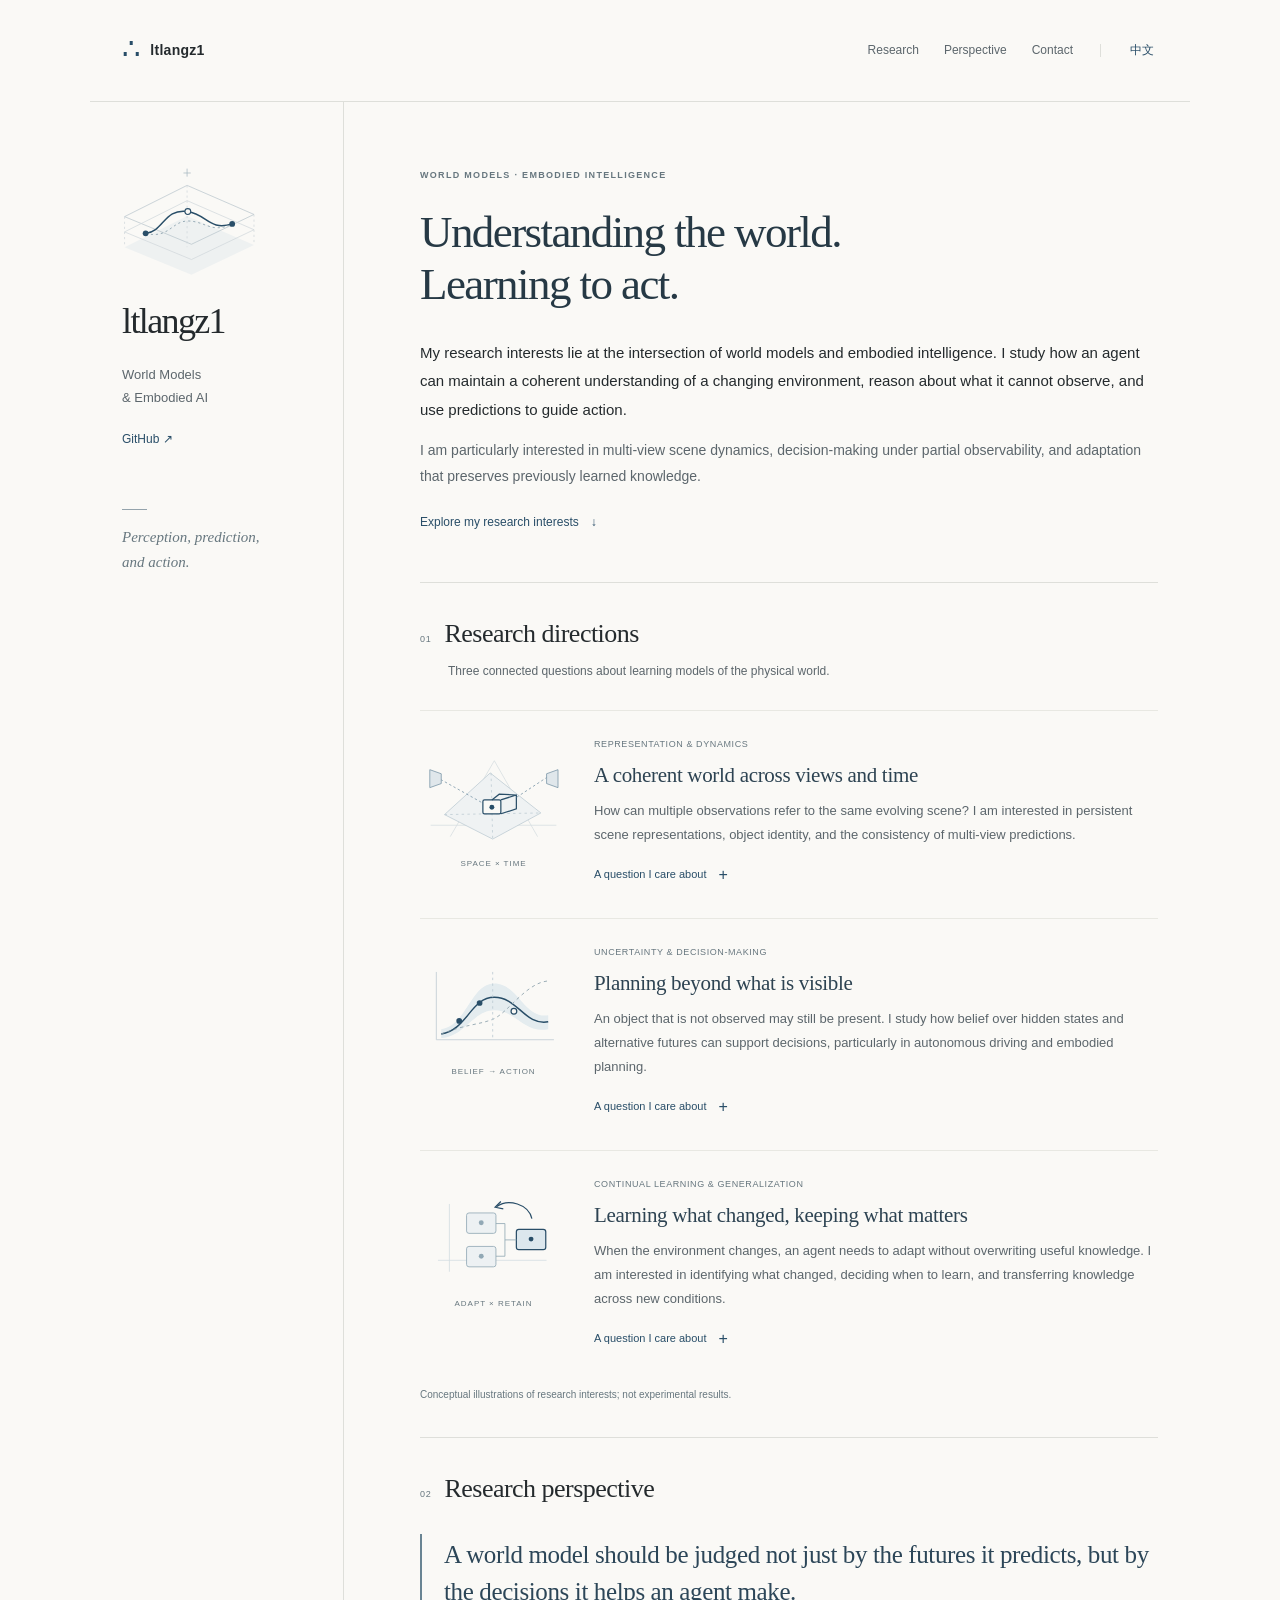
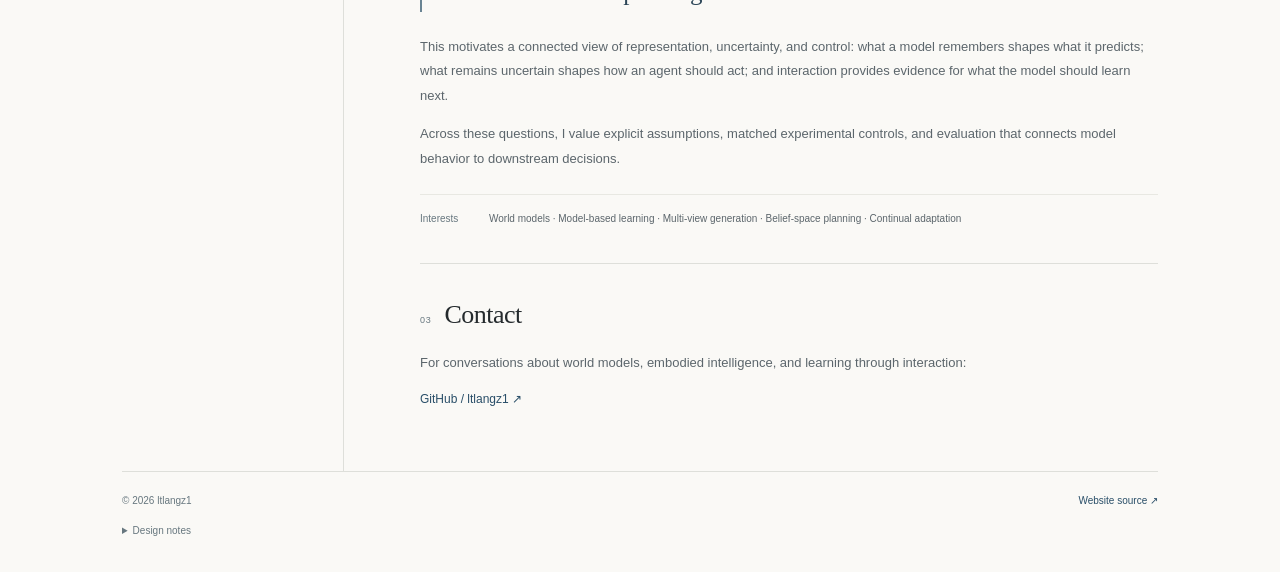
==== index.html @ aad9be51 "Create bilingual academic homepage for world models and embodied AI" ====
<!doctype html>
<html lang="en">
<head>
  <meta charset="utf-8">
  <meta name="viewport" content="width=device-width, initial-scale=1">
  <meta name="color-scheme" content="light">
  <meta name="description" content="Research interests in world models, embodied intelligence, uncertainty-aware planning, and continual learning.">
  <meta name="theme-color" content="#faf9f6">
  <meta property="og:type" content="website">
  <meta property="og:title" content="ltlangz1 — World Models & Embodied AI">
  <meta property="og:description" content="Learning representations of the world for perception, prediction, and action.">
  <meta property="og:url" content="https://ltlangz1.github.io/">
  <link rel="canonical" href="https://ltlangz1.github.io/">
  <link rel="icon" href="./assets/mark.svg" type="image/svg+xml">
  <link rel="stylesheet" href="./styles.css">
  <script src="./site-data.js" defer></script>
  <script src="./app.js" defer></script>
  <title>ltlangz1 — World Models & Embodied AI</title>
</head>
<body>
  <a class="skip-link" href="#main" data-i18n="skip">Skip to content</a>
  <header class="masthead">
    <a class="wordmark" href="#about" aria-label="Home"><span class="wordmark-symbol" aria-hidden="true">∴</span><span data-person="name">ltlangz1</span></a>
    <nav aria-label="Main navigation" class="navigation">
      <a href="#research" data-i18n="navResearch">Research</a>
      <a href="#perspective" data-i18n="navPerspective">Perspective</a>
      <a href="#publications" id="publications-nav" hidden data-i18n="navPublications">Publications</a>
      <a href="#contact" data-i18n="navContact">Contact</a>
      <span class="nav-divider" aria-hidden="true"></span>
      <button class="language-switch" id="language-switch" type="button" aria-label="Switch to Chinese" hidden>中文</button>
    </nav>
  </header>

  <div class="page-grid">
    <aside class="identity" aria-label="Researcher profile">
      <div class="identity-sticky">
        <div class="identity-illustration" aria-hidden="true">
          <svg viewBox="0 0 220 164" fill="none">
            <path d="M20 124 106 81 198 121 112 162Z" fill="#eef1f1"/>
            <path d="m20 82 86-43 92 40-86 41Z" stroke="#b9c5cc"/>
            <path d="m20 103 86-43 92 40-86 41Z" stroke="#d0d8dc"/>
            <path d="M106 39v85M20 82v42m178-45v42" stroke="#d0d8dc" stroke-dasharray="3 4"/>
            <path d="M49 105c25-2 25-35 58-30 26 4 30 27 61 17" stroke="#294e68" stroke-width="2"/>
            <path d="M49 105c32 8 36-17 58-17 24 0 33 18 61 4" stroke="#7892a2" stroke-dasharray="3 4"/>
            <circle cx="49" cy="105" r="4" fill="#294e68"/>
            <circle cx="107" cy="75" r="4" fill="#faf9f6" stroke="#294e68" stroke-width="1.5"/>
            <circle cx="168" cy="92" r="4" fill="#294e68"/>
            <path d="M106 16v11m-5-5h10" stroke="#a6b6bf"/>
          </svg>
        </div>
        <h1 data-person="name">ltlangz1</h1>
        <p class="profile-field" data-i18n="profileField">World Models<br> &amp; Embodied AI</p>
        <p class="affiliation" id="affiliation" hidden></p>
        <div class="profile-links" id="profile-links">
          <a href="https://github.com/ltlangz1" rel="me">GitHub <span aria-hidden="true">↗</span></a>
        </div>
        <div class="profile-footnote"><span class="small-rule"></span><p data-i18n="profileNote">Perception, prediction,<br>and action.</p></div>
      </div>
    </aside>

    <main id="main">
      <section class="intro" id="about" aria-labelledby="intro-title">
        <p class="eyebrow" data-i18n="introEyebrow">WORLD MODELS · EMBODIED INTELLIGENCE</p>
        <h2 class="intro-title" id="intro-title" data-i18n="introTitle">Understanding the world.<br>Learning to act.</h2>
        <p class="intro-body" data-i18n="introBody">My research interests lie at the intersection of world models and embodied intelligence. I study how an agent can maintain a coherent understanding of a changing environment, reason about what it cannot observe, and use predictions to guide action.</p>
        <p class="intro-secondary" data-i18n="introSecondary">I am particularly interested in multi-view scene dynamics, decision-making under partial observability, and adaptation that preserves previously learned knowledge.</p>
        <a class="text-link intro-link" href="#research"><span data-i18n="explore">Explore my research interests</span><span aria-hidden="true">↓</span></a>
      </section>

      <section class="research-section" id="research" aria-labelledby="research-title">
        <div class="section-heading"><span class="section-number" aria-hidden="true">01</span><h2 id="research-title" data-i18n="researchTitle">Research directions</h2></div>
        <p class="section-deck" data-i18n="researchDeck">Three connected questions about learning models of the physical world.</p>

        <article class="research-item">
          <div class="research-visual" aria-hidden="true">
            <svg viewBox="0 0 180 126" fill="none">
              <path d="M13 97h154M37 111l54-93 53 93" stroke="#d8dfe2"/>
              <path d="m30 84 56-51 62 49-59 32Z" fill="#eff2f3" stroke="#c0cdd4"/>
              <path d="m87 33 2 81m-59-30 118-2" stroke="#c0cdd4" stroke-dasharray="3 4"/>
              <rect x="77" y="66" width="22" height="17" rx="2" fill="#faf9f6" stroke="#294e68" stroke-width="1.5"/>
              <path d="m88 66 9-7 21 1-19 6m0 0 19-6v17l-19 6" stroke="#294e68" stroke-width="1.5"/>
              <path d="m20 38 57 32m79-32-38 25" stroke="#7d98aa" stroke-dasharray="3 3"/>
              <path d="m12 29 14 5v12l-14 5Zm157 0-14 5v12l14 5Z" fill="#e0e7eb" stroke="#7d98aa"/>
              <circle cx="88" cy="75" r="3" fill="#294e68"/>
            </svg>
            <span class="figure-index">SPACE × TIME</span>
          </div>
          <div class="research-copy">
            <p class="research-label" data-i18n="r1Label">Representation &amp; dynamics</p>
            <h3 data-i18n="r1Title">A coherent world across views and time</h3>
            <p data-i18n="r1Body">How can multiple observations refer to the same evolving scene? I am interested in persistent scene representations, object identity, and the consistency of multi-view predictions.</p>
            <details class="research-detail"><summary><span data-i18n="questionLabel">A question I care about</span><span class="details-sign" aria-hidden="true">+</span></summary><p data-i18n="r1Question">When an object becomes occluded or changes viewpoint, what should a model remember, and which new observations should revise that memory?</p></details>
          </div>
        </article>

        <article class="research-item">
          <div class="research-visual" aria-hidden="true">
            <svg viewBox="0 0 180 126" fill="none">
              <path d="M20 105V22m0 83h144" stroke="#c0cdd4"/>
              <path d="M26 92c31-4 36-56 65-56s37 44 66 39v17c-29 6-40-23-66-23S55 101 26 103Z" fill="#e4ecef"/>
              <path d="M26 98c32-5 36-45 65-45s37 35 66 30" stroke="#294e68" stroke-width="1.8"/>
              <path d="M26 98c30-12 45-11 63-18s41-45 68-47" stroke="#879da9" stroke-dasharray="4 4"/>
              <path d="M89 22v82" stroke="#bccbd3" stroke-dasharray="3 4"/>
              <circle cx="48" cy="82" r="3.5" fill="#294e68"/><circle cx="73" cy="60" r="3.5" fill="#294e68"/>
              <circle cx="115" cy="70" r="3.5" fill="#faf9f6" stroke="#294e68" stroke-width="1.5"/>
            </svg>
            <span class="figure-index">BELIEF → ACTION</span>
          </div>
          <div class="research-copy">
            <p class="research-label" data-i18n="r2Label">Uncertainty &amp; decision-making</p>
            <h3 data-i18n="r2Title">Planning beyond what is visible</h3>
            <p data-i18n="r2Body">An object that is not observed may still be present. I study how belief over hidden states and alternative futures can support decisions, particularly in autonomous driving and embodied planning.</p>
            <details class="research-detail"><summary><span data-i18n="questionLabel">A question I care about</span><span class="details-sign" aria-hidden="true">+</span></summary><p data-i18n="r2Question">Which uncertainties actually change a decision, and when is obtaining another observation more valuable than taking an action immediately?</p></details>
          </div>
        </article>

        <article class="research-item">
          <div class="research-visual" aria-hidden="true">
            <svg viewBox="0 0 180 126" fill="none">
              <path d="M22 91h133M36 105V22" stroke="#d4dde2"/>
              <rect x="57" y="33" width="36" height="25" rx="3" fill="#edf1f3" stroke="#91a8b5"/>
              <rect x="57" y="74" width="36" height="25" rx="3" fill="#edf1f3" stroke="#91a8b5"/>
              <rect x="118" y="53" width="36" height="25" rx="3" fill="#dce7ed" stroke="#294e68" stroke-width="1.5"/>
              <path d="M93 46h11v20h14M93 86h11V66" stroke="#91a8b5"/>
              <path d="M137 40c-4-18-29-25-43-15" stroke="#294e68" stroke-width="1.5"/>
              <path d="m99 19-7 7 10 2" stroke="#294e68" stroke-width="1.5"/>
              <circle cx="75" cy="45" r="3" fill="#91a8b5"/><circle cx="75" cy="86" r="3" fill="#91a8b5"/><circle cx="136" cy="65" r="3" fill="#294e68"/>
            </svg>
            <span class="figure-index">ADAPT × RETAIN</span>
          </div>
          <div class="research-copy">
            <p class="research-label" data-i18n="r3Label">Continual learning &amp; generalization</p>
            <h3 data-i18n="r3Title">Learning what changed, keeping what matters</h3>
            <p data-i18n="r3Body">When the environment changes, an agent needs to adapt without overwriting useful knowledge. I am interested in identifying what changed, deciding when to learn, and transferring knowledge across new conditions.</p>
            <details class="research-detail"><summary><span data-i18n="questionLabel">A question I care about</span><span class="details-sign" aria-hidden="true">+</span></summary><p data-i18n="r3Question">What interaction evidence is needed before committing a lasting model update, and how can we evaluate adaptation and retention together?</p></details>
          </div>
        </article>
        <p class="figure-caption" data-i18n="figureCaption">Conceptual illustrations of research interests; not experimental results.</p>
      </section>

      <section class="perspective-section" id="perspective" aria-labelledby="perspective-title">
        <div class="section-heading"><span class="section-number" aria-hidden="true">02</span><h2 id="perspective-title" data-i18n="perspectiveTitle">Research perspective</h2></div>
        <blockquote data-i18n="perspectiveQuote">A world model should be judged not just by the futures it predicts, but by the decisions it helps an agent make.</blockquote>
        <div class="perspective-body">
          <p data-i18n="perspectiveBody">This motivates a connected view of representation, uncertainty, and control: what a model remembers shapes what it predicts; what remains uncertain shapes how an agent should act; and interaction provides evidence for what the model should learn next.</p>
          <p data-i18n="perspectiveMethods">Across these questions, I value explicit assumptions, matched experimental controls, and evaluation that connects model behavior to downstream decisions.</p>
        </div>
        <p class="interest-line"><span data-i18n="interestsLabel">Interests</span><span data-i18n="interests">World models · Model-based learning · Multi-view generation · Belief-space planning · Continual adaptation</span></p>
      </section>

      <section class="publications-section" id="publications" aria-labelledby="publications-title" hidden>
        <div class="section-heading"><span class="section-number" aria-hidden="true">03</span><h2 id="publications-title" data-i18n="publicationsTitle">Selected publications</h2></div>
        <div id="publications-list"></div>
      </section>

      <section class="contact-section" id="contact" aria-labelledby="contact-title">
        <div class="section-heading"><span class="section-number" id="contact-number" aria-hidden="true">03</span><h2 id="contact-title" data-i18n="contactTitle">Contact</h2></div>
        <p data-i18n="contactBody">For conversations about world models, embodied intelligence, and learning through interaction:</p>
        <div class="contact-links" id="contact-links"><a href="https://github.com/ltlangz1" class="text-link">GitHub / ltlangz1 <span aria-hidden="true">↗</span></a></div>
      </section>
    </main>
  </div>

  <footer class="footer">
    <span>© <span id="copyright-year">2026</span> <span data-person="name">ltlangz1</span></span>
    <a href="https://github.com/ltlangz1/ltlangz1.github.io" data-i18n="source">Website source ↗</a>
    <details class="colophon"><summary data-i18n="colophonLabel">Design notes</summary><p><span data-i18n="colophonBody">An original design informed by the research-first structure of academic homepages, including</span> <a href="https://ai.stanford.edu/~cbfinn/">Chelsea Finn</a>, <a href="https://danijar.com/">Danijar Hafner</a>, <a href="https://jonbarron.info/">Jon Barron</a>. <span data-i18n="colophonEnd">No affiliation or endorsement is implied.</span></p></details>
  </footer>
</body>
</html>
---- styles.css ----
:root {
  --paper: #faf9f6;
  --ink: #242a2d;
  --muted: #5c666c;
  --quiet: #67777f;
  --accent: #294e68;
  --line: #dedfda;
  --wash: #f1f3f2;
  --serif: "Iowan Old Style", "Palatino Linotype", "Book Antiqua", Palatino, "Songti SC", "Noto Serif CJK SC", Georgia, serif;
  --sans: -apple-system, BlinkMacSystemFont, "Segoe UI", "PingFang SC", "Microsoft YaHei", sans-serif;
}
* { box-sizing: border-box; }
html { scroll-behavior: smooth; scroll-padding-top: 30px; }
body { margin: 0; background: var(--paper); color: var(--ink); font: 15px/1.8 var(--sans); -webkit-font-smoothing: antialiased; }
[hidden] { display: none !important; }
a { color: var(--accent); text-decoration: none; text-underline-offset: 4px; }
a:hover { text-decoration: underline; }
a:focus-visible, button:focus-visible, summary:focus-visible { outline: 2px solid var(--accent); outline-offset: 5px; border-radius: 1px; }
button { font: inherit; }
svg { display: block; width: 100%; }
.skip-link { position: fixed; left: 18px; top: -70px; z-index: 10; padding: 8px 16px; background: var(--ink); color: white; }
.skip-link:focus { top: 14px; }
.masthead { max-width: 1100px; margin: 0 auto; height: 102px; padding: 0 32px; display: flex; align-items: center; justify-content: space-between; border-bottom: 1px solid var(--line); }
.wordmark { display: inline-flex; align-items: center; gap: 10px; font-size: 14px; font-weight: 560; letter-spacing: .02em; color: var(--ink); }
.wordmark-symbol { font: 29px var(--serif); color: var(--accent); transform: translateY(-2px); }
.navigation { display: flex; align-items: center; gap: 25px; font-size: 12px; }
.navigation a { color: var(--muted); }
.navigation a:hover, .navigation a[aria-current="location"] { color: var(--accent); }
.nav-divider { height: 13px; border-left: 1px solid var(--line); margin: 0 0 0 2px; }
.language-switch { padding: 6px 2px; border: 0; background: transparent; color: var(--accent); cursor: pointer; min-width: 32px; min-height: 36px; }
.page-grid { max-width: 1100px; margin: 0 auto; padding: 0 32px; display: grid; grid-template-columns: 222px minmax(0, 1fr); column-gap: 76px; }
.identity { border-right: 1px solid var(--line); padding: 55px 26px 0 0; }
.identity-sticky { position: sticky; top: 40px; }
.identity-illustration { width: 160px; margin: 0 0 25px -12px; }
.identity h1 { font: 36px/1.15 var(--serif); letter-spacing: -.045em; margin: 0 0 20px; overflow-wrap: anywhere; }
.profile-field { font-size: 13px; color: var(--muted); line-height: 1.8; margin: 0; }
.affiliation { font-size: 12px; color: var(--muted); margin: 14px 0 0; }
.profile-links { display: flex; flex-wrap: wrap; gap: 4px 17px; margin-top: 20px; font-size: 12px; }
.profile-links a { display: inline-block; }
.profile-links span { font-size: 11px; margin-left: 3px; }
.profile-footnote { padding-top: 58px; }
.small-rule { display: block; width: 25px; height: 1px; background: #94a3ac; }
.profile-footnote p { font: italic 15px/1.65 var(--serif); color: var(--quiet); margin: 15px 0 0; }
main { min-width: 0; }
.intro { padding: 65px 0 48px; }
.eyebrow { font-size: 9px; letter-spacing: .145em; font-weight: 600; color: var(--quiet); line-height: 1.8; margin: 0 0 23px; }
.intro-title { font: 45px/1.16 var(--serif); letter-spacing: -.035em; margin: 0 0 28px; color: #263945; }
.intro-body { font-size: 15px; line-height: 1.9; margin: 0 0 14px; }
.intro-secondary { color: var(--muted); font-size: 14px; line-height: 1.85; margin: 0; }
.text-link { display: inline-flex; align-items: center; gap: 12px; font-size: 12px; }
.intro-link { margin-top: 22px; }
.research-section, .perspective-section, .publications-section, .contact-section { padding: 35px 0 0; border-top: 1px solid var(--line); }
.section-heading { display: flex; align-items: baseline; gap: 13px; margin-bottom: 11px; }
.section-number { font-size: 9px; color: var(--quiet); font-variant-numeric: tabular-nums; letter-spacing: .08em; }
.section-heading h2 { font: 26px/1.25 var(--serif); letter-spacing: -.02em; margin: 0; }
.section-deck { color: var(--muted); font-size: 12px; margin: 0 0 27px 28px; }
.research-item { display: grid; grid-template-columns: 147px minmax(0, 1fr); gap: 27px; padding: 25px 0 27px; border-top: 1px solid #e8e8e2; }
.research-visual { padding: 10px 0 0; align-self: start; }
.research-visual svg { width: 147px; }
.figure-index { display: block; font: 8px/1.5 var(--sans); letter-spacing: .12em; color: var(--quiet); text-align: center; padding-top: 9px; }
.research-label { font-size: 9px !important; letter-spacing: .065em; text-transform: uppercase; color: var(--quiet) !important; margin: 0 0 8px !important; }
.research-copy h3 { font: 21px/1.35 var(--serif); letter-spacing: -.015em; color: #2d4352; margin: 0 0 10px; }
.research-copy > p { font-size: 13px; line-height: 1.85; margin: 0 0 12px; color: var(--muted); }
.research-detail { font-size: 11px; }
.research-detail summary { display: flex; align-items: center; gap: 12px; color: var(--accent); cursor: pointer; list-style: none; width: fit-content; min-height: 32px; }
.research-detail summary::-webkit-details-marker { display: none; }
.details-sign { font-size: 16px; line-height: 1; font-weight: 300; }
.research-detail[open] .details-sign { transform: rotate(45deg); }
.research-detail p { margin: 7px 0 0; padding-left: 12px; border-left: 1px solid #bbc9d1; font-size: 12px; line-height: 1.85; color: var(--muted); }
.figure-caption { font-size: 10px; color: var(--quiet); margin: 4px 0 33px; }
.perspective-section { padding-bottom: 35px; }
blockquote { font: 25px/1.48 var(--serif); letter-spacing: -.015em; color: #2c4658; margin: 28px 0 23px; padding: 2px 0 2px 22px; border-left: 2px solid #698493; }
.perspective-body { font-size: 13px; line-height: 1.9; color: var(--muted); }
.perspective-body p { margin: 0 0 13px; }
.interest-line { border-top: 1px solid #e8e8e2; padding-top: 15px; margin: 23px 0 0; font-size: 10px; color: var(--muted); display: grid; grid-template-columns: 57px minmax(0, 1fr); gap: 12px; }
.interest-line > :first-child { color: var(--quiet); }
.contact-section { padding-bottom: 60px; }
.contact-section > p { font-size: 13px; color: var(--muted); margin: 19px 0 15px; }
.contact-links { display: flex; flex-wrap: wrap; gap: 12px 26px; }
.publications-section { padding-bottom: 35px; }
.publication { padding: 20px 0; border-bottom: 1px solid var(--line); }
.publication h3 { font: 20px/1.4 var(--serif); margin: 0 0 7px; }
.publication p { font-size: 12px; color: var(--muted); margin: 5px 0; }
.publication-links { display: flex; gap: 18px; flex-wrap: wrap; font-size: 12px; }
.footer { max-width: 1036px; margin: 0 auto; padding: 20px 0 32px; border-top: 1px solid var(--line); display: flex; align-items: baseline; flex-wrap: wrap; gap: 12px 24px; color: var(--quiet); font-size: 10px; }
.footer > a { margin-left: auto; }
.colophon { flex-basis: 100%; }
.colophon summary { cursor: pointer; width: fit-content; }
.colophon p { max-width: 650px; margin: 10px 0 0; line-height: 1.8; }
html[lang="zh-CN"] .intro-title { font-size: 41px; line-height: 1.4; letter-spacing: .01em; }
html[lang="zh-CN"] .intro-body, html[lang="zh-CN"] .intro-secondary { line-height: 2; }
html[lang="zh-CN"] .research-copy h3 { font-size: 21px; line-height: 1.5; }
html[lang="zh-CN"] blockquote { font-size: 23px; line-height: 1.65; }
@media (min-width: 1400px) { .masthead { margin-top: 18px; } .intro { padding-top: 73px; } }
@media (max-width: 1050px) { .page-grid { column-gap: 45px; grid-template-columns: 195px minmax(0, 1fr); } .footer { margin-left: 32px; margin-right: 32px; } .intro-title { font-size: 40px; } .research-item { grid-template-columns: 120px minmax(0, 1fr); gap: 20px; } .research-visual svg { width: 120px; } }
@media (max-width: 760px) {
  .masthead { height: 77px; padding: 0 23px; }
  .navigation { gap: 17px; font-size: 11px; }
  .navigation a[href="#perspective"] { display: none; }
  .page-grid { display: block; padding: 0 25px; }
  .identity { border-right: 0; border-bottom: 1px solid var(--line); padding: 30px 0 24px; }
  .identity-sticky { position: static; min-height: 90px; padding-right: 100px; }
  .identity-illustration { position: absolute; right: 24px; top: 94px; width: 100px; margin: 0; }
  .identity h1 { font-size: 33px; margin-bottom: 8px; }
  .profile-field { font-size: 11px; }
  .profile-field br { display: none; }
  .profile-field br::after { content: " "; }
  .profile-links { margin-top: 11px; }
  .profile-footnote { display: none; }
  .intro { padding: 35px 0; }
  .eyebrow { font-size: 8px; letter-spacing: .11em; margin-bottom: 19px; }
  .intro-title { font-size: clamp(34px, 6.2vw, 42px); margin-bottom: 22px; }
  .intro-body { font-size: 14px; }
  .intro-secondary { font-size: 13px; }
  .research-section, .perspective-section, .contact-section, .publications-section { padding-top: 28px; }
  .section-heading h2 { font-size: 25px; }
  .section-deck { margin-left: 0; font-size: 11px; margin-bottom: 21px; }
  .research-item { grid-template-columns: 100px minmax(0, 1fr); gap: 18px; padding: 24px 0; }
  .research-visual { padding-top: 18px; }
  .research-visual svg { width: 100px; }
  .figure-index { font-size: 7px; letter-spacing: .06em; }
  .research-copy h3 { font-size: 20px; }
  .research-copy > p { font-size: 12px; }
  .research-label { font-size: 8px !important; line-height: 1.7; }
  .research-detail { font-size: 10px; }
  .figure-caption { font-size: 9px; }
  blockquote { font-size: 23px; padding-left: 17px; }
  .interest-line { grid-template-columns: 47px minmax(0, 1fr); }
  .footer { margin-left: 25px; margin-right: 25px; }
  html[lang="zh-CN"] .intro-title { font-size: 34px; }
  html[lang="zh-CN"] .research-copy h3 { font-size: 19px; }
}
@media (max-width: 380px) {
  .masthead { padding: 0 18px; }
  .navigation { gap: 12px; }
  .page-grid { padding: 0 20px; }
  .research-item { grid-template-columns: 75px minmax(0, 1fr); gap: 15px; }
  .research-visual svg { width: 75px; }
  .figure-index { font-size: 6px; }
  .intro-title { font-size: 32px; }
}
@media (prefers-reduced-motion: reduce) { html { scroll-behavior: auto; } * { transition: none !important; animation: none !important; } }
@media print {
  body { background: white; color: black; font-size: 11pt; }
  .masthead, .identity-illustration, .profile-footnote, .intro-link, .colophon, .language-switch, .figure-caption { display: none; }
  .page-grid { display: block; padding: 0; max-width: none; }
  .identity { border: 0; padding: 0 0 20px; }
  .identity-sticky { position: static; }
  .profile-field br { display: none; }
  .profile-links { margin-top: 8px; }
  .intro { padding-top: 0; }
  .intro-title { font-size: 28pt; }
  .research-item { break-inside: avoid; }
  .footer { margin: 0; }
}
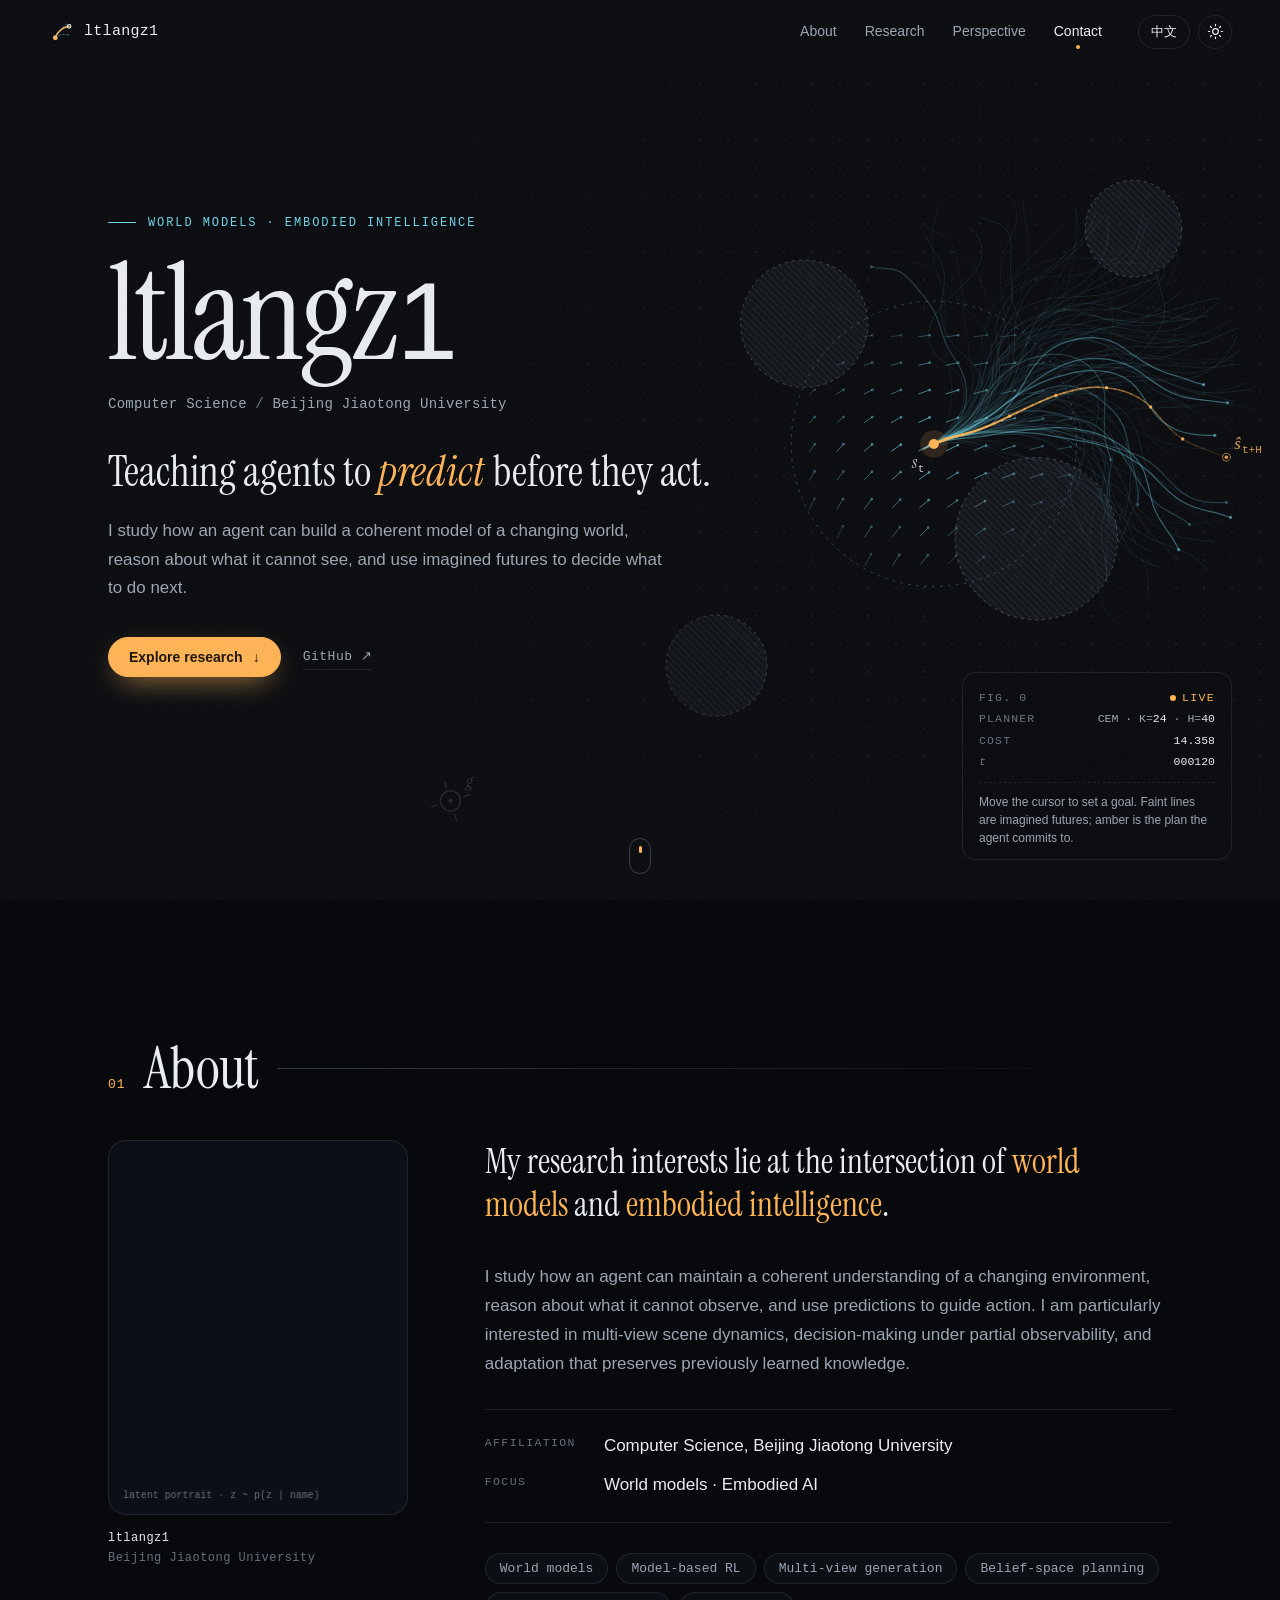
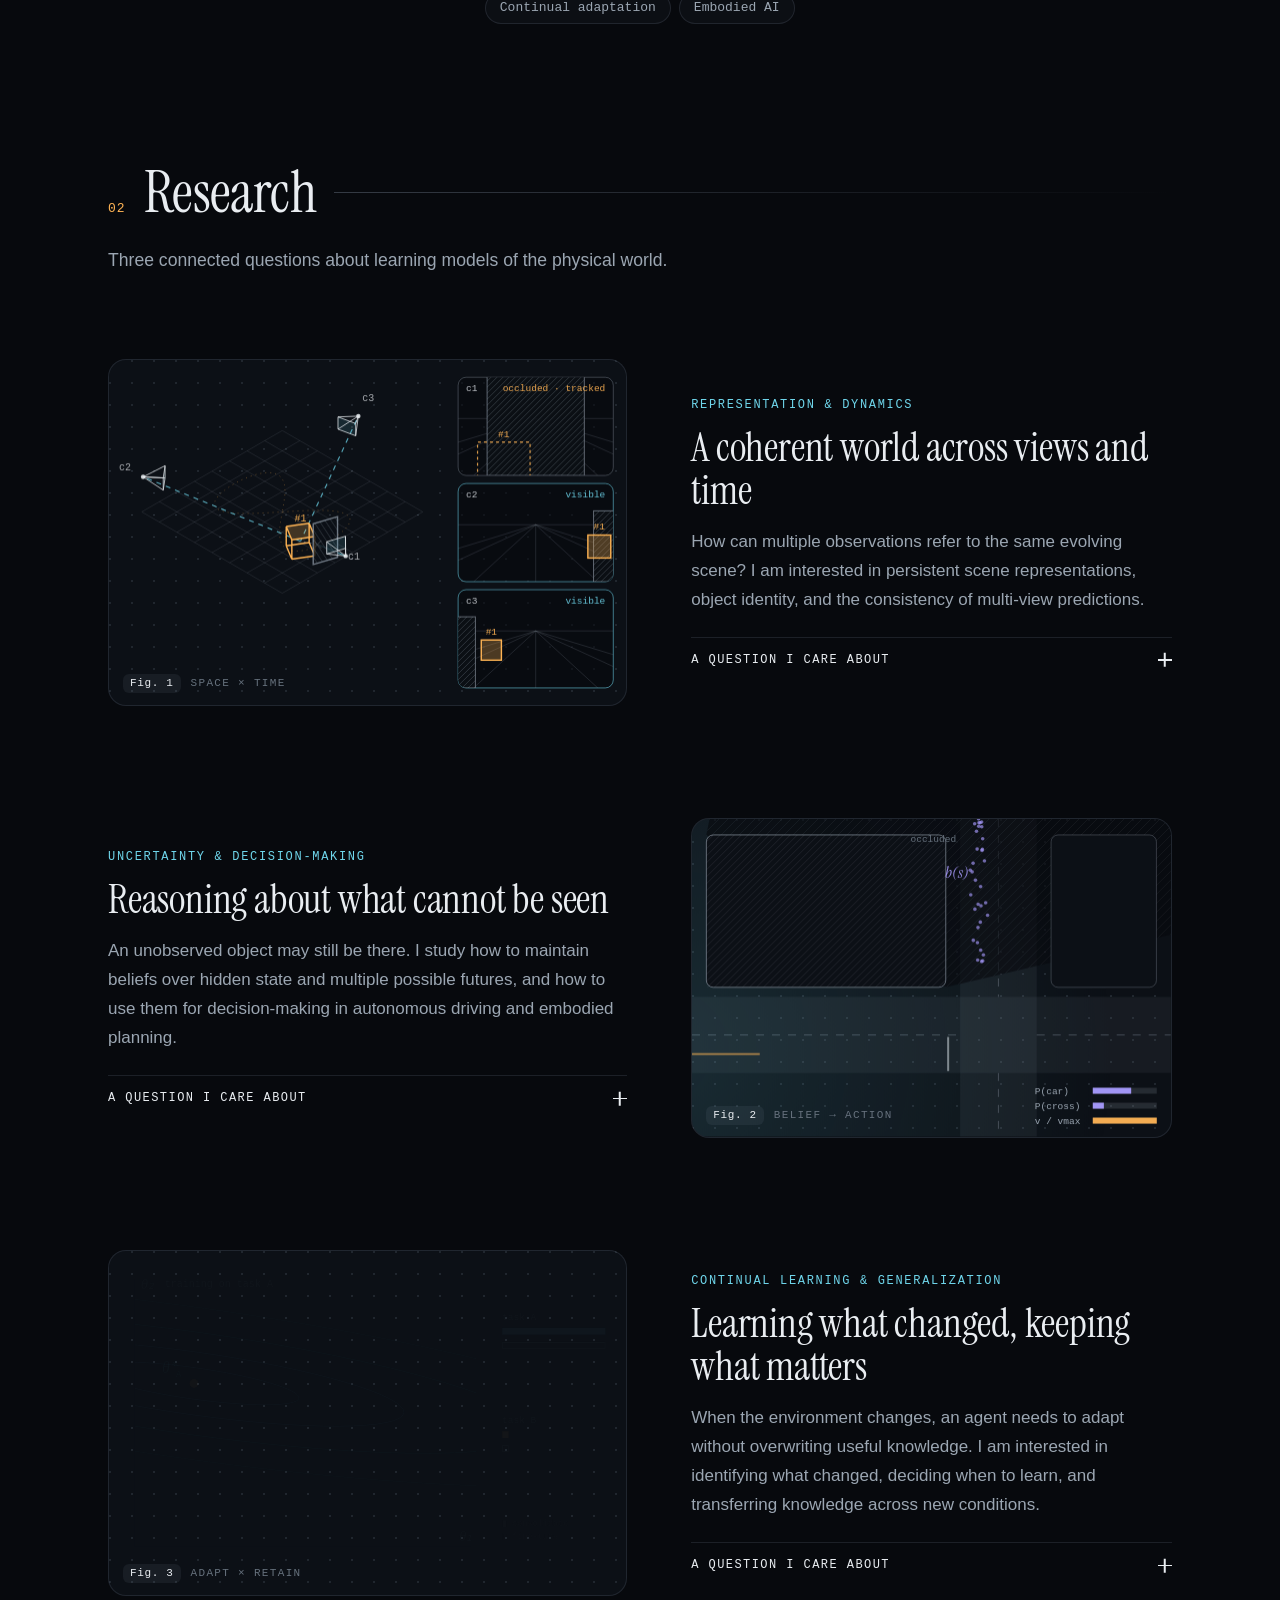
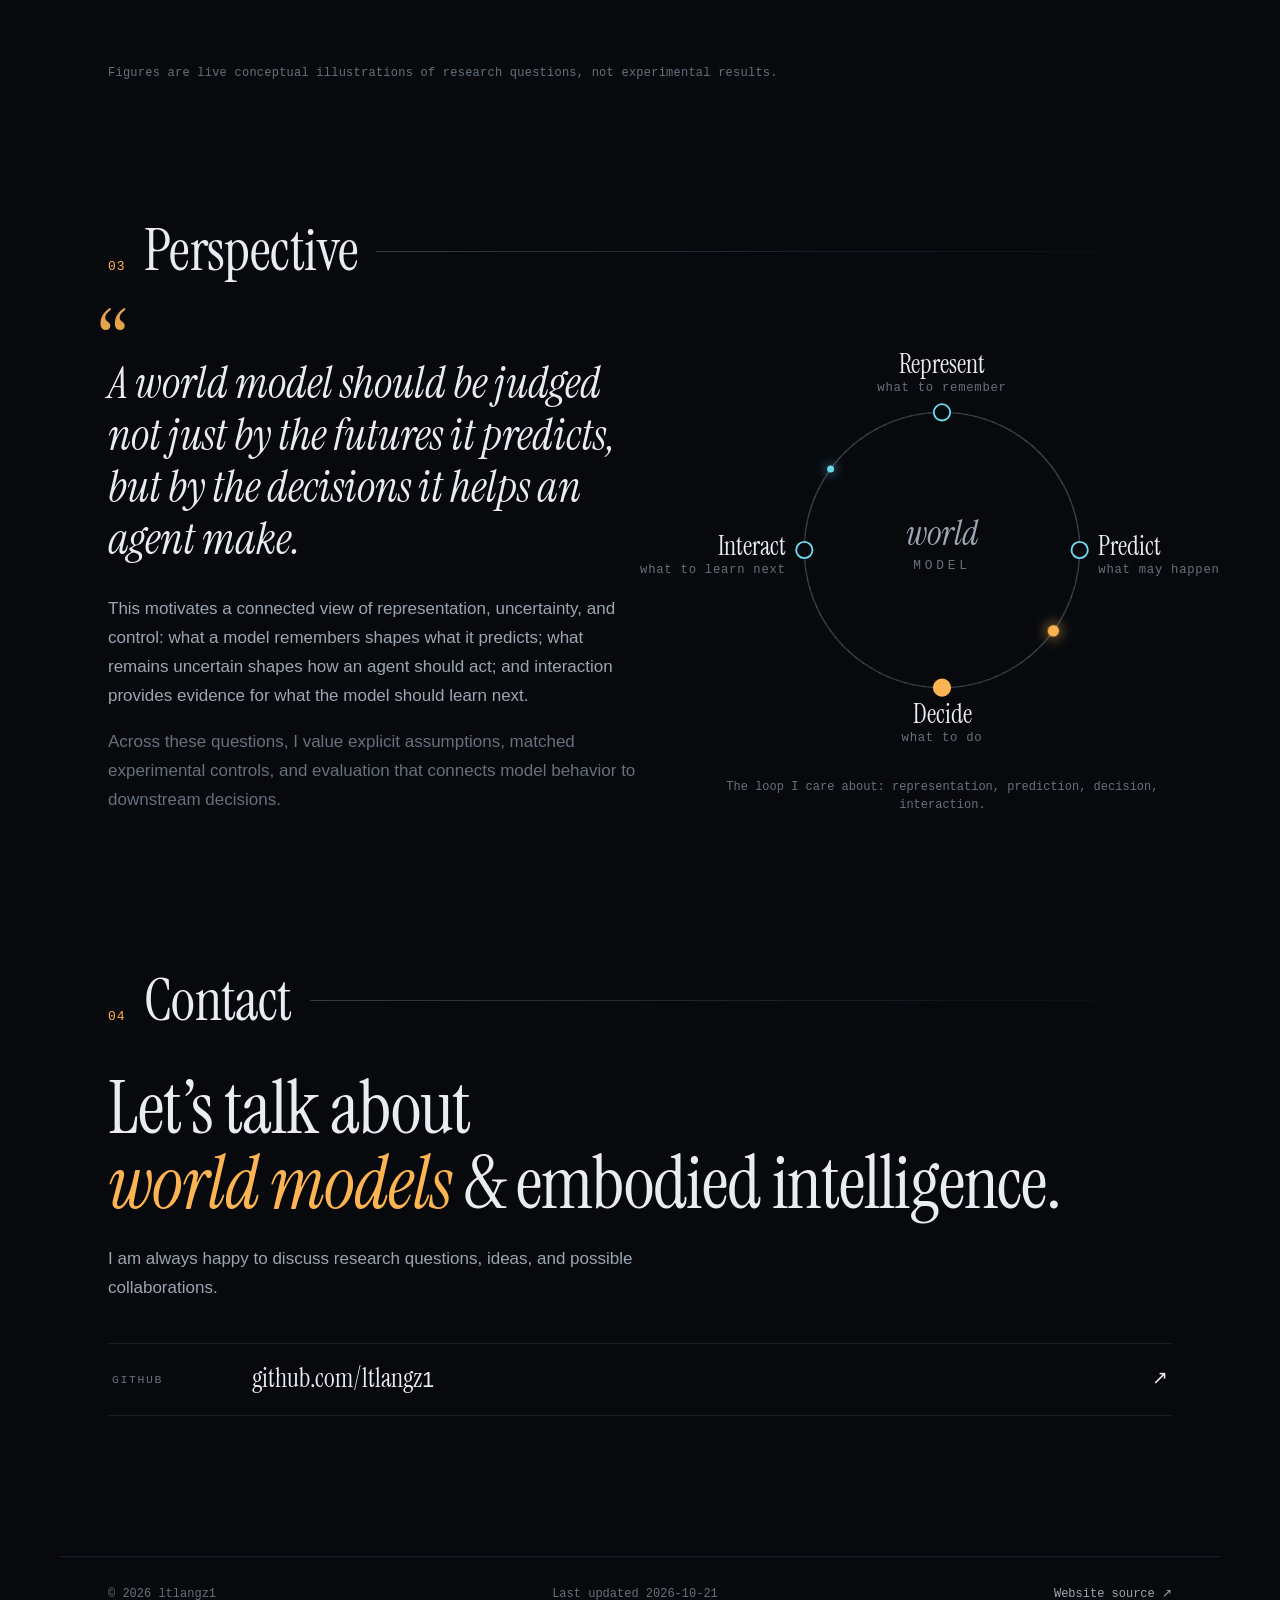
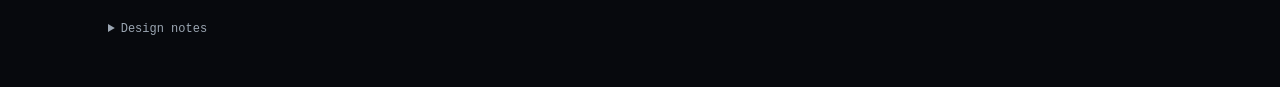
==== commit f099a5d5: "Redesign homepage with live world-model visuals - Hero: a live CEM planner imagines K=24 rollouts in" ====
--- a/index.html
+++ b/index.html
@@ -1,170 +1,244 @@
 <!doctype html>
-<html lang="en">
+<html lang="en" data-theme="dark">
 <head>
   <meta charset="utf-8">
-  <meta name="viewport" content="width=device-width, initial-scale=1">
-  <meta name="color-scheme" content="light">
-  <meta name="description" content="Research interests in world models, embodied intelligence, uncertainty-aware planning, and continual learning.">
-  <meta name="theme-color" content="#faf9f6">
+  <meta name="viewport" content="width=device-width, initial-scale=1, viewport-fit=cover">
+  <meta name="color-scheme" content="dark light">
+  <meta name="description" content="World models and embodied intelligence: coherent scene representations, planning under partial observability, and continual adaptation.">
+  <meta name="theme-color" content="#07090d">
   <meta property="og:type" content="website">
   <meta property="og:title" content="ltlangz1 — World Models & Embodied AI">
-  <meta property="og:description" content="Learning representations of the world for perception, prediction, and action.">
+  <meta property="og:description" content="Teaching agents to imagine before they act.">
   <meta property="og:url" content="https://ltlangz1.github.io/">
+  <meta property="og:image" content="https://ltlangz1.github.io/assets/og.jpg">
+  <meta name="twitter:card" content="summary_large_image">
   <link rel="canonical" href="https://ltlangz1.github.io/">
   <link rel="icon" href="./assets/mark.svg" type="image/svg+xml">
+  <link rel="preload" href="./assets/fonts/InstrumentSerif-Regular.woff2" as="font" type="font/woff2" crossorigin>
   <link rel="stylesheet" href="./styles.css">
+  <script>
+    /* Apply the saved theme before first paint. */
+    document.documentElement.classList.add("js");
+    try {
+      var q = new URLSearchParams(location.search).get("theme");
+      var t = q || localStorage.getItem("site-theme");
+      if (t === "light" || t === "dark") document.documentElement.dataset.theme = t;
+    } catch (_) {}
+  </script>
   <script src="./site-data.js" defer></script>
   <script src="./app.js" defer></script>
+  <script src="./hero.js" defer></script>
+  <script src="./figures.js" defer></script>
   <title>ltlangz1 — World Models & Embodied AI</title>
 </head>
 <body>
   <a class="skip-link" href="#main" data-i18n="skip">Skip to content</a>
+  <div class="scroll-progress" aria-hidden="true"><span></span></div>
+
   <header class="masthead">
-    <a class="wordmark" href="#about" aria-label="Home"><span class="wordmark-symbol" aria-hidden="true">∴</span><span data-person="name">ltlangz1</span></a>
-    <nav aria-label="Main navigation" class="navigation">
+    <a class="wordmark" href="#top" aria-label="Home">
+      <svg class="wordmark-glyph" viewBox="0 0 32 32" aria-hidden="true"><circle cx="9" cy="23" r="3"/><path d="M9 23C13 13 19 10 26 9" /><path d="M9 23c5-4 10-5 17-3" class="alt"/><path d="M9 23c3-7 9-12 14-17" class="alt"/><circle cx="26" cy="9" r="2.2" class="goal"/></svg>
+      <span data-person="name">ltlangz1</span>
+    </a>
+    <nav aria-label="Main navigation" class="navigation" id="site-nav">
+      <a href="#about" data-i18n="navAbout">About</a>
       <a href="#research" data-i18n="navResearch">Research</a>
       <a href="#perspective" data-i18n="navPerspective">Perspective</a>
-      <a href="#publications" id="publications-nav" hidden data-i18n="navPublications">Publications</a>
+      <a href="#publications" data-nav-for="publications" hidden data-i18n="navPublications">Publications</a>
+      <a href="#news" data-nav-for="news" hidden data-i18n="navNews">News</a>
       <a href="#contact" data-i18n="navContact">Contact</a>
-      <span class="nav-divider" aria-hidden="true"></span>
-      <button class="language-switch" id="language-switch" type="button" aria-label="Switch to Chinese" hidden>中文</button>
     </nav>
+    <div class="masthead-tools">
+      <button class="tool-button icon menu-toggle" id="menu-toggle" type="button" aria-expanded="false" aria-controls="site-nav" aria-label="Menu">
+        <svg viewBox="0 0 24 24" aria-hidden="true"><path d="M4 8h16M4 16h16"/></svg>
+      </button>
+      <button class="tool-button" id="language-switch" type="button" aria-label="切换为中文">中文</button>
+      <button class="tool-button icon" id="theme-switch" type="button" aria-label="Switch to light theme">
+        <svg viewBox="0 0 24 24" aria-hidden="true" class="icon-sun"><circle cx="12" cy="12" r="4"/><path d="M12 2v2m0 16v2M4.9 4.9l1.4 1.4m11.4 11.4 1.4 1.4M2 12h2m16 0h2M4.9 19.1l1.4-1.4M17.7 6.3l1.4-1.4"/></svg>
+        <svg viewBox="0 0 24 24" aria-hidden="true" class="icon-moon"><path d="M20 14.5A8 8 0 0 1 9.5 4 8 8 0 1 0 20 14.5Z"/></svg>
+      </button>
+    </div>
   </header>
 
-  <div class="page-grid">
-    <aside class="identity" aria-label="Researcher profile">
-      <div class="identity-sticky">
-        <div class="identity-illustration" aria-hidden="true">
-          <svg viewBox="0 0 220 164" fill="none">
-            <path d="M20 124 106 81 198 121 112 162Z" fill="#eef1f1"/>
-            <path d="m20 82 86-43 92 40-86 41Z" stroke="#b9c5cc"/>
-            <path d="m20 103 86-43 92 40-86 41Z" stroke="#d0d8dc"/>
-            <path d="M106 39v85M20 82v42m178-45v42" stroke="#d0d8dc" stroke-dasharray="3 4"/>
-            <path d="M49 105c25-2 25-35 58-30 26 4 30 27 61 17" stroke="#294e68" stroke-width="2"/>
-            <path d="M49 105c32 8 36-17 58-17 24 0 33 18 61 4" stroke="#7892a2" stroke-dasharray="3 4"/>
-            <circle cx="49" cy="105" r="4" fill="#294e68"/>
-            <circle cx="107" cy="75" r="4" fill="#faf9f6" stroke="#294e68" stroke-width="1.5"/>
-            <circle cx="168" cy="92" r="4" fill="#294e68"/>
-            <path d="M106 16v11m-5-5h10" stroke="#a6b6bf"/>
+  <section class="hero" id="top" aria-labelledby="hero-name">
+    <canvas class="world" id="world" aria-hidden="true"></canvas>
+    <div class="hero-veil" aria-hidden="true"></div>
+    <div class="hero-inner">
+      <p class="eyebrow hero-eyebrow" data-i18n="heroEyebrow">World Models · Embodied Intelligence</p>
+      <h1 class="hero-name" id="hero-name" data-person="name">ltlangz1</h1>
+      <p class="hero-meta" id="hero-meta" hidden></p>
+      <p class="hero-tagline"><span data-i18n="taglineA">Teaching agents to&nbsp;</span><span class="rotor" aria-live="off"><em id="rotor-word">imagine</em></span><span data-i18n="taglineB">&nbsp;before they act.</span></p>
+      <p class="hero-lede" data-i18n="heroLede">I study how an agent can build a coherent model of a changing world, reason about what it cannot see, and use imagined futures to decide what to do next.</p>
+      <div class="hero-actions">
+        <a class="button primary" href="#research"><span data-i18n="ctaResearch">Explore research</span><span aria-hidden="true">↓</span></a>
+        <div class="hero-links" id="hero-links"><a href="https://github.com/ltlangz1" rel="me">GitHub ↗</a></div>
+      </div>
+    </div>
+    <figure class="hero-hud" aria-hidden="true">
+      <div class="hud-row"><span class="hud-key">fig. 0</span><span class="hud-live"><i></i><span data-i18n="hudLive">live</span></span></div>
+      <div class="hud-row"><span class="hud-key" data-i18n="hudPlanner">planner</span><span>CEM · K=<b id="hud-k">24</b> · H=<b id="hud-h">40</b></span></div>
+      <div class="hud-row"><span class="hud-key" data-i18n="hudCost">cost</span><span><b id="hud-cost">—</b></span></div>
+      <div class="hud-row"><span class="hud-key lower">t</span><span><b id="hud-t">000000</b></span></div>
+      <figcaption data-i18n="hudCaption">Move the cursor to set a goal. Faint lines are imagined futures; amber is the plan the agent commits to.</figcaption>
+    </figure>
+    <a class="scroll-cue" href="#about" aria-label="Scroll to content"><span></span></a>
+  </section>
+
+  <main id="main">
+    <section class="section about" id="about" aria-labelledby="about-title">
+      <header class="section-head reveal">
+        <span class="section-index" aria-hidden="true">01</span>
+        <h2 id="about-title" data-i18n="aboutTitle">About</h2>
+        <span class="section-rule" aria-hidden="true"></span>
+      </header>
+      <div class="about-grid">
+        <div class="portrait reveal" id="portrait">
+          <canvas class="portrait-mark" id="portrait-mark" aria-hidden="true"></canvas>
+          <div class="portrait-caption"><span data-person="name">ltlangz1</span><span id="portrait-affiliation"></span></div>
+        </div>
+        <div class="about-copy">
+          <p class="lead reveal" data-i18n="aboutLead">My research interests lie at the intersection of <strong>world models</strong> and <strong>embodied intelligence</strong>.</p>
+          <p class="reveal" data-i18n="aboutBody">I study how an agent can maintain a coherent understanding of a changing environment, reason about what it cannot observe, and use predictions to guide action. I am particularly interested in multi-view scene dynamics, decision-making under partial observability, and adaptation that preserves previously learned knowledge.</p>
+          <dl class="facts reveal" id="facts"></dl>
+          <ul class="chips reveal" aria-label="Research interests" id="interest-chips">
+            <li data-i18n="chip1">World models</li>
+            <li data-i18n="chip2">Model-based RL</li>
+            <li data-i18n="chip3">Multi-view generation</li>
+            <li data-i18n="chip4">Belief-space planning</li>
+            <li data-i18n="chip5">Continual adaptation</li>
+            <li data-i18n="chip6">Embodied AI</li>
+          </ul>
+        </div>
+      </div>
+    </section>
+
+    <section class="section research" id="research" aria-labelledby="research-title">
+      <header class="section-head reveal">
+        <span class="section-index" aria-hidden="true">02</span>
+        <h2 id="research-title" data-i18n="researchTitle">Research</h2>
+        <span class="section-rule" aria-hidden="true"></span>
+      </header>
+      <p class="section-deck reveal" data-i18n="researchDeck">Three connected questions about learning models of the physical world.</p>
+
+      <article class="research-item reveal">
+        <figure class="research-figure spotlight">
+          <canvas data-figure="views" aria-hidden="true"></canvas>
+          <figcaption><span class="fig-no">Fig. 1</span><span>SPACE × TIME</span></figcaption>
+        </figure>
+        <div class="research-copy">
+          <p class="research-label" data-i18n="r1Label">Representation &amp; dynamics</p>
+          <h3 data-i18n="r1Title">A coherent world across views and time</h3>
+          <p data-i18n="r1Body">How can multiple observations refer to the same evolving scene? I am interested in persistent scene representations, object identity, and the consistency of multi-view predictions.</p>
+          <details class="research-detail"><summary><span data-i18n="questionLabel">A question I care about</span><span class="details-sign" aria-hidden="true"></span></summary><p data-i18n="r1Question">When an object becomes occluded or changes viewpoint, what should a model remember, and which new observations should revise that memory?</p></details>
+        </div>
+      </article>
+
+      <article class="research-item reveal">
+        <figure class="research-figure spotlight">
+          <canvas data-figure="belief" aria-hidden="true"></canvas>
+          <figcaption><span class="fig-no">Fig. 2</span><span>BELIEF → ACTION</span></figcaption>
+        </figure>
+        <div class="research-copy">
+          <p class="research-label" data-i18n="r2Label">Uncertainty &amp; decision-making</p>
+          <h3 data-i18n="r2Title">Reasoning about what cannot be seen</h3>
+          <p data-i18n="r2Body">An unobserved object may still be there. I study how to maintain beliefs over hidden state and multiple possible futures, and how to use them for decision-making in autonomous driving and embodied planning.</p>
+          <details class="research-detail"><summary><span data-i18n="questionLabel">A question I care about</span><span class="details-sign" aria-hidden="true"></span></summary><p data-i18n="r2Question">Which uncertainties actually change the choice of action, and when is gathering one more observation worth more than acting now?</p></details>
+        </div>
+      </article>
+
+      <article class="research-item reveal">
+        <figure class="research-figure spotlight">
+          <canvas data-figure="adapt" aria-hidden="true"></canvas>
+          <figcaption><span class="fig-no">Fig. 3</span><span>ADAPT × RETAIN</span></figcaption>
+        </figure>
+        <div class="research-copy">
+          <p class="research-label" data-i18n="r3Label">Continual learning &amp; generalization</p>
+          <h3 data-i18n="r3Title">Learning what changed, keeping what matters</h3>
+          <p data-i18n="r3Body">When the environment changes, an agent needs to adapt without overwriting useful knowledge. I am interested in identifying what changed, deciding when to learn, and transferring knowledge across new conditions.</p>
+          <details class="research-detail"><summary><span data-i18n="questionLabel">A question I care about</span><span class="details-sign" aria-hidden="true"></span></summary><p data-i18n="r3Question">What interaction evidence is needed before committing a lasting model update, and how can we evaluate adaptation and retention together?</p></details>
+        </div>
+      </article>
+      <p class="figure-note reveal" data-i18n="figureNote">Figures are live conceptual illustrations of research questions, not experimental results.</p>
+    </section>
+
+    <section class="section perspective" id="perspective" aria-labelledby="perspective-title">
+      <header class="section-head reveal">
+        <span class="section-index" aria-hidden="true">03</span>
+        <h2 id="perspective-title" data-i18n="perspectiveTitle">Perspective</h2>
+        <span class="section-rule" aria-hidden="true"></span>
+      </header>
+      <div class="perspective-grid">
+        <div>
+          <blockquote class="reveal" data-i18n="perspectiveQuote">A world model should be judged not just by the futures it predicts, but by the decisions it helps an agent make.</blockquote>
+          <p class="reveal" data-i18n="perspectiveBody">This motivates a connected view of representation, uncertainty, and control: what a model remembers shapes what it predicts; what remains uncertain shapes how an agent should act; and interaction provides evidence for what the model should learn next.</p>
+          <p class="reveal muted" data-i18n="perspectiveMethods">Across these questions, I value explicit assumptions, matched experimental controls, and evaluation that connects model behavior to downstream decisions.</p>
+        </div>
+        <figure class="loop reveal" aria-labelledby="loop-caption">
+          <svg viewBox="0 0 360 360" role="img" aria-labelledby="loop-caption">
+            <defs>
+              <marker id="arrow" viewBox="0 0 10 10" refX="7" refY="5" markerWidth="7" markerHeight="7" orient="auto-start-reverse"><path d="M0 1 9 5 0 9Z"/></marker>
+            </defs>
+            <circle class="loop-ring" cx="180" cy="180" r="118"/>
+            <path class="loop-track" id="loop-path" d="M180 62a118 118 0 1 1-.01 0"/>
+            <circle class="loop-pulse" r="5"><animateMotion dur="9s" repeatCount="indefinite" rotate="auto"><mpath href="#loop-path"/></animateMotion></circle>
+            <circle class="loop-pulse ghost" r="3"><animateMotion dur="9s" begin="-4.5s" repeatCount="indefinite"><mpath href="#loop-path"/></animateMotion></circle>
+            <g class="loop-node" transform="translate(180 62)"><circle r="7"/><text y="-34" text-anchor="middle" data-i18n="loop1">Represent</text><text class="sub" y="-18" text-anchor="middle" data-i18n="loop1s">what to remember</text></g>
+            <g class="loop-node" transform="translate(298 180)"><circle r="7"/><text x="16" y="4" text-anchor="start" data-i18n="loop2">Predict</text><text class="sub" x="16" y="20" text-anchor="start" data-i18n="loop2s">what may happen</text></g>
+            <g class="loop-node accent" transform="translate(180 298)"><circle r="7"/><text y="30" text-anchor="middle" data-i18n="loop3">Decide</text><text class="sub" y="46" text-anchor="middle" data-i18n="loop3s">what to do</text></g>
+            <g class="loop-node" transform="translate(62 180)"><circle r="7"/><text x="-16" y="4" text-anchor="end" data-i18n="loop4">Interact</text><text class="sub" x="-16" y="20" text-anchor="end" data-i18n="loop4s">what to learn next</text></g>
+            <text class="loop-center" x="180" y="176" data-i18n="loopCenter">world</text>
+            <text class="loop-center sub" x="180" y="196" data-i18n="loopCenterSub">model</text>
           </svg>
-        </div>
-        <h1 data-person="name">ltlangz1</h1>
-        <p class="profile-field" data-i18n="profileField">World Models<br> &amp; Embodied AI</p>
-        <p class="affiliation" id="affiliation" hidden></p>
-        <div class="profile-links" id="profile-links">
-          <a href="https://github.com/ltlangz1" rel="me">GitHub <span aria-hidden="true">↗</span></a>
-        </div>
-        <div class="profile-footnote"><span class="small-rule"></span><p data-i18n="profileNote">Perception, prediction,<br>and action.</p></div>
+          <figcaption id="loop-caption" data-i18n="loopCaption">The loop I care about: representation, prediction, decision, interaction.</figcaption>
+        </figure>
       </div>
-    </aside>
-
-    <main id="main">
-      <section class="intro" id="about" aria-labelledby="intro-title">
-        <p class="eyebrow" data-i18n="introEyebrow">WORLD MODELS · EMBODIED INTELLIGENCE</p>
-        <h2 class="intro-title" id="intro-title" data-i18n="introTitle">Understanding the world.<br>Learning to act.</h2>
-        <p class="intro-body" data-i18n="introBody">My research interests lie at the intersection of world models and embodied intelligence. I study how an agent can maintain a coherent understanding of a changing environment, reason about what it cannot observe, and use predictions to guide action.</p>
-        <p class="intro-secondary" data-i18n="introSecondary">I am particularly interested in multi-view scene dynamics, decision-making under partial observability, and adaptation that preserves previously learned knowledge.</p>
-        <a class="text-link intro-link" href="#research"><span data-i18n="explore">Explore my research interests</span><span aria-hidden="true">↓</span></a>
-      </section>
-
-      <section class="research-section" id="research" aria-labelledby="research-title">
-        <div class="section-heading"><span class="section-number" aria-hidden="true">01</span><h2 id="research-title" data-i18n="researchTitle">Research directions</h2></div>
-        <p class="section-deck" data-i18n="researchDeck">Three connected questions about learning models of the physical world.</p>
-
-        <article class="research-item">
-          <div class="research-visual" aria-hidden="true">
-            <svg viewBox="0 0 180 126" fill="none">
-              <path d="M13 97h154M37 111l54-93 53 93" stroke="#d8dfe2"/>
-              <path d="m30 84 56-51 62 49-59 32Z" fill="#eff2f3" stroke="#c0cdd4"/>
-              <path d="m87 33 2 81m-59-30 118-2" stroke="#c0cdd4" stroke-dasharray="3 4"/>
-              <rect x="77" y="66" width="22" height="17" rx="2" fill="#faf9f6" stroke="#294e68" stroke-width="1.5"/>
-              <path d="m88 66 9-7 21 1-19 6m0 0 19-6v17l-19 6" stroke="#294e68" stroke-width="1.5"/>
-              <path d="m20 38 57 32m79-32-38 25" stroke="#7d98aa" stroke-dasharray="3 3"/>
-              <path d="m12 29 14 5v12l-14 5Zm157 0-14 5v12l14 5Z" fill="#e0e7eb" stroke="#7d98aa"/>
-              <circle cx="88" cy="75" r="3" fill="#294e68"/>
-            </svg>
-            <span class="figure-index">SPACE × TIME</span>
-          </div>
-          <div class="research-copy">
-            <p class="research-label" data-i18n="r1Label">Representation &amp; dynamics</p>
-            <h3 data-i18n="r1Title">A coherent world across views and time</h3>
-            <p data-i18n="r1Body">How can multiple observations refer to the same evolving scene? I am interested in persistent scene representations, object identity, and the consistency of multi-view predictions.</p>
-            <details class="research-detail"><summary><span data-i18n="questionLabel">A question I care about</span><span class="details-sign" aria-hidden="true">+</span></summary><p data-i18n="r1Question">When an object becomes occluded or changes viewpoint, what should a model remember, and which new observations should revise that memory?</p></details>
-          </div>
-        </article>
-
-        <article class="research-item">
-          <div class="research-visual" aria-hidden="true">
-            <svg viewBox="0 0 180 126" fill="none">
-              <path d="M20 105V22m0 83h144" stroke="#c0cdd4"/>
-              <path d="M26 92c31-4 36-56 65-56s37 44 66 39v17c-29 6-40-23-66-23S55 101 26 103Z" fill="#e4ecef"/>
-              <path d="M26 98c32-5 36-45 65-45s37 35 66 30" stroke="#294e68" stroke-width="1.8"/>
-              <path d="M26 98c30-12 45-11 63-18s41-45 68-47" stroke="#879da9" stroke-dasharray="4 4"/>
-              <path d="M89 22v82" stroke="#bccbd3" stroke-dasharray="3 4"/>
-              <circle cx="48" cy="82" r="3.5" fill="#294e68"/><circle cx="73" cy="60" r="3.5" fill="#294e68"/>
-              <circle cx="115" cy="70" r="3.5" fill="#faf9f6" stroke="#294e68" stroke-width="1.5"/>
-            </svg>
-            <span class="figure-index">BELIEF → ACTION</span>
-          </div>
-          <div class="research-copy">
-            <p class="research-label" data-i18n="r2Label">Uncertainty &amp; decision-making</p>
-            <h3 data-i18n="r2Title">Planning beyond what is visible</h3>
-            <p data-i18n="r2Body">An object that is not observed may still be present. I study how belief over hidden states and alternative futures can support decisions, particularly in autonomous driving and embodied planning.</p>
-            <details class="research-detail"><summary><span data-i18n="questionLabel">A question I care about</span><span class="details-sign" aria-hidden="true">+</span></summary><p data-i18n="r2Question">Which uncertainties actually change a decision, and when is obtaining another observation more valuable than taking an action immediately?</p></details>
-          </div>
-        </article>
-
-        <article class="research-item">
-          <div class="research-visual" aria-hidden="true">
-            <svg viewBox="0 0 180 126" fill="none">
-              <path d="M22 91h133M36 105V22" stroke="#d4dde2"/>
-              <rect x="57" y="33" width="36" height="25" rx="3" fill="#edf1f3" stroke="#91a8b5"/>
-              <rect x="57" y="74" width="36" height="25" rx="3" fill="#edf1f3" stroke="#91a8b5"/>
-              <rect x="118" y="53" width="36" height="25" rx="3" fill="#dce7ed" stroke="#294e68" stroke-width="1.5"/>
-              <path d="M93 46h11v20h14M93 86h11V66" stroke="#91a8b5"/>
-              <path d="M137 40c-4-18-29-25-43-15" stroke="#294e68" stroke-width="1.5"/>
-              <path d="m99 19-7 7 10 2" stroke="#294e68" stroke-width="1.5"/>
-              <circle cx="75" cy="45" r="3" fill="#91a8b5"/><circle cx="75" cy="86" r="3" fill="#91a8b5"/><circle cx="136" cy="65" r="3" fill="#294e68"/>
-            </svg>
-            <span class="figure-index">ADAPT × RETAIN</span>
-          </div>
-          <div class="research-copy">
-            <p class="research-label" data-i18n="r3Label">Continual learning &amp; generalization</p>
-            <h3 data-i18n="r3Title">Learning what changed, keeping what matters</h3>
-            <p data-i18n="r3Body">When the environment changes, an agent needs to adapt without overwriting useful knowledge. I am interested in identifying what changed, deciding when to learn, and transferring knowledge across new conditions.</p>
-            <details class="research-detail"><summary><span data-i18n="questionLabel">A question I care about</span><span class="details-sign" aria-hidden="true">+</span></summary><p data-i18n="r3Question">What interaction evidence is needed before committing a lasting model update, and how can we evaluate adaptation and retention together?</p></details>
-          </div>
-        </article>
-        <p class="figure-caption" data-i18n="figureCaption">Conceptual illustrations of research interests; not experimental results.</p>
-      </section>
-
-      <section class="perspective-section" id="perspective" aria-labelledby="perspective-title">
-        <div class="section-heading"><span class="section-number" aria-hidden="true">02</span><h2 id="perspective-title" data-i18n="perspectiveTitle">Research perspective</h2></div>
-        <blockquote data-i18n="perspectiveQuote">A world model should be judged not just by the futures it predicts, but by the decisions it helps an agent make.</blockquote>
-        <div class="perspective-body">
-          <p data-i18n="perspectiveBody">This motivates a connected view of representation, uncertainty, and control: what a model remembers shapes what it predicts; what remains uncertain shapes how an agent should act; and interaction provides evidence for what the model should learn next.</p>
-          <p data-i18n="perspectiveMethods">Across these questions, I value explicit assumptions, matched experimental controls, and evaluation that connects model behavior to downstream decisions.</p>
-        </div>
-        <p class="interest-line"><span data-i18n="interestsLabel">Interests</span><span data-i18n="interests">World models · Model-based learning · Multi-view generation · Belief-space planning · Continual adaptation</span></p>
-      </section>
-
-      <section class="publications-section" id="publications" aria-labelledby="publications-title" hidden>
-        <div class="section-heading"><span class="section-number" aria-hidden="true">03</span><h2 id="publications-title" data-i18n="publicationsTitle">Selected publications</h2></div>
-        <div id="publications-list"></div>
-      </section>
-
-      <section class="contact-section" id="contact" aria-labelledby="contact-title">
-        <div class="section-heading"><span class="section-number" id="contact-number" aria-hidden="true">03</span><h2 id="contact-title" data-i18n="contactTitle">Contact</h2></div>
-        <p data-i18n="contactBody">For conversations about world models, embodied intelligence, and learning through interaction:</p>
-        <div class="contact-links" id="contact-links"><a href="https://github.com/ltlangz1" class="text-link">GitHub / ltlangz1 <span aria-hidden="true">↗</span></a></div>
-      </section>
-    </main>
-  </div>
+    </section>
+
+    <section class="section publications" id="publications" aria-labelledby="publications-title" hidden>
+      <header class="section-head reveal">
+        <span class="section-index" aria-hidden="true">04</span>
+        <h2 id="publications-title" data-i18n="publicationsTitle">Publications</h2>
+        <span class="section-rule" aria-hidden="true"></span>
+      </header>
+      <p class="demo-banner" id="demo-banner" hidden data-i18n="demoBanner">Preview mode — sample entries showing the layout. They are not real publications.</p>
+      <div class="publication-list" id="publication-list"></div>
+    </section>
+
+    <section class="section news" id="news" aria-labelledby="news-title" hidden>
+      <header class="section-head reveal">
+        <span class="section-index" aria-hidden="true">05</span>
+        <h2 id="news-title" data-i18n="newsTitle">News</h2>
+        <span class="section-rule" aria-hidden="true"></span>
+      </header>
+      <ol class="news-list" id="news-list"></ol>
+    </section>
+
+    <section class="section contact" id="contact" aria-labelledby="contact-title">
+      <header class="section-head reveal">
+        <span class="section-index" aria-hidden="true">06</span>
+        <h2 id="contact-title" data-i18n="contactTitle">Contact</h2>
+        <span class="section-rule" aria-hidden="true"></span>
+      </header>
+      <p class="contact-big reveal" data-i18n="contactBig">Let’s talk about<br><em>world models</em> &amp; embodied intelligence.</p>
+      <p class="reveal muted" data-i18n="contactBody">I am always happy to discuss research questions, ideas, and possible collaborations.</p>
+      <ul class="contact-links reveal" id="contact-links"><li><a href="https://github.com/ltlangz1" rel="me"><span class="k">GitHub</span><span class="v">github.com/ltlangz1</span><span class="arrow" aria-hidden="true">↗</span></a></li></ul>
+    </section>
+  </main>
 
   <footer class="footer">
-    <span>© <span id="copyright-year">2026</span> <span data-person="name">ltlangz1</span></span>
-    <a href="https://github.com/ltlangz1/ltlangz1.github.io" data-i18n="source">Website source ↗</a>
-    <details class="colophon"><summary data-i18n="colophonLabel">Design notes</summary><p><span data-i18n="colophonBody">An original design informed by the research-first structure of academic homepages, including</span> <a href="https://ai.stanford.edu/~cbfinn/">Chelsea Finn</a>, <a href="https://danijar.com/">Danijar Hafner</a>, <a href="https://jonbarron.info/">Jon Barron</a>. <span data-i18n="colophonEnd">No affiliation or endorsement is implied.</span></p></details>
+    <div class="footer-row">
+      <span>© <span id="copyright-year">2026</span> <span data-person="name">ltlangz1</span></span>
+      <span class="footer-updated"><span data-i18n="updated">Last updated</span> <time id="updated"></time></span>
+      <a href="https://github.com/ltlangz1/ltlangz1.github.io" data-i18n="source">Website source ↗</a>
+    </div>
+    <details class="colophon">
+      <summary data-i18n="colophonLabel">Design notes</summary>
+      <p><span data-i18n="colophonBody">An original design. It borrows ideas, not code, from academic homepages and explorable explanations:</span>
+        <a href="https://jonbarron.info/">Jon Barron</a> <span data-i18n="colophonBarron">(teaser thumbnails that animate on hover)</span>,
+        <a href="https://danijar.com/">Danijar Hafner</a> <span data-i18n="colophonHafner">(typographic restraint)</span>,
+        <a href="https://distill.pub/">Distill</a> <span data-i18n="and">and</span> <a href="https://ciechanow.ski/">Bartosz Ciechanowski</a> <span data-i18n="colophonLive">(figures you can watch and touch)</span>.
+        <span data-i18n="colophonEnd">No affiliation or endorsement is implied. Plain HTML, CSS and JavaScript; no trackers, no external fonts or frameworks. Display type: Instrument Serif (SIL OFL).</span></p>
+    </details>
   </footer>
 </body>
 </html>
--- a/styles.css
+++ b/styles.css
@@ -1,155 +1,457 @@
+/* ltlangz1.github.io — plain CSS, no build step. */
+
+@font-face {
+  font-family: "Instrument Serif";
+  src: url("./assets/fonts/InstrumentSerif-Regular.woff2") format("woff2");
+  font-weight: 400; font-style: normal; font-display: swap;
+}
+@font-face {
+  font-family: "Instrument Serif";
+  src: url("./assets/fonts/InstrumentSerif-Italic.woff2") format("woff2");
+  font-weight: 400; font-style: italic; font-display: swap;
+}
+
 :root {
-  --paper: #faf9f6;
-  --ink: #242a2d;
-  --muted: #5c666c;
-  --quiet: #67777f;
-  --accent: #294e68;
-  --line: #dedfda;
-  --wash: #f1f3f2;
-  --serif: "Iowan Old Style", "Palatino Linotype", "Book Antiqua", Palatino, "Songti SC", "Noto Serif CJK SC", Georgia, serif;
-  --sans: -apple-system, BlinkMacSystemFont, "Segoe UI", "PingFang SC", "Microsoft YaHei", sans-serif;
-}
-* { box-sizing: border-box; }
-html { scroll-behavior: smooth; scroll-padding-top: 30px; }
-body { margin: 0; background: var(--paper); color: var(--ink); font: 15px/1.8 var(--sans); -webkit-font-smoothing: antialiased; }
+  --serif: "Instrument Serif", "Iowan Old Style", "Palatino Linotype", Palatino, "Songti SC", "Noto Serif CJK SC", "Source Han Serif SC", "PingFang SC", "Microsoft YaHei", Georgia, serif;
+  --sans: -apple-system, BlinkMacSystemFont, "Segoe UI", "Helvetica Neue", "PingFang SC", "Hiragino Sans GB", "Microsoft YaHei", "Noto Sans CJK SC", Arial, sans-serif;
+  --mono: "SF Mono", "JetBrains Mono", ui-monospace, Menlo, Consolas, "PingFang SC", "Microsoft YaHei", monospace;
+  --maxw: 1160px;
+  --gutter: clamp(20px, 5vw, 48px);
+  --radius: 18px;
+  --ease: cubic-bezier(.2, .7, .1, 1);
+  --head-h: 64px;
+}
+
+:root, [data-theme="dark"] {
+  --bg: #07090d;
+  --bg-raise: #0c1016;
+  --surface: rgba(148, 163, 184, .045);
+  --surface-2: rgba(148, 163, 184, .085);
+  --line: rgba(148, 163, 184, .15);
+  --line-strong: rgba(148, 163, 184, .32);
+  --text: #e9edf1;
+  --muted: #9ba6b2;
+  --faint: #66717d;
+  --accent: #ffb454;
+  --accent-ink: #1b1206;
+  --accent-soft: rgba(255, 180, 84, .13);
+  --cool: #6fd6eb;
+  --cool-soft: rgba(111, 214, 235, .12);
+  --violet: #a99bff;
+  --grain: .07;
+  --head-bg: rgba(7, 9, 13, .66);
+  color-scheme: dark;
+}
+
+[data-theme="light"] {
+  --bg: #f6f5f0;
+  --bg-raise: #fffefb;
+  --surface: rgba(15, 23, 42, .028);
+  --surface-2: rgba(15, 23, 42, .06);
+  --line: rgba(15, 23, 42, .12);
+  --line-strong: rgba(15, 23, 42, .26);
+  --text: #11151a;
+  --muted: #4f5a66;
+  --faint: #8a939c;
+  --accent: #c45a00;
+  --accent-ink: #ffffff;
+  --accent-soft: rgba(196, 90, 0, .09);
+  --cool: #0a7590;
+  --cool-soft: rgba(10, 117, 144, .09);
+  --violet: #5b45d0;
+  --grain: .035;
+  --head-bg: rgba(246, 245, 240, .72);
+  color-scheme: light;
+}
+
+*, *::before, *::after { box-sizing: border-box; }
+html { scroll-behavior: smooth; scroll-padding-top: calc(var(--head-h) + 16px); -webkit-text-size-adjust: 100%; }
+body {
+  margin: 0;
+  background: var(--bg);
+  color: var(--text);
+  font: 17px/1.7 var(--sans);
+  -webkit-font-smoothing: antialiased;
+  text-rendering: optimizeLegibility;
+  overflow-x: hidden;
+  transition: background-color .4s var(--ease), color .4s var(--ease);
+}
+/* Film grain keeps large dark areas from looking flat. */
+body::after {
+  content: "";
+  position: fixed; inset: 0;
+  pointer-events: none; z-index: 100;
+  opacity: var(--grain);
+  background-image: url("data:image/svg+xml;utf8,<svg xmlns='http://www.w3.org/2000/svg' width='160' height='160'><filter id='n'><feTurbulence type='fractalNoise' baseFrequency='.85' numOctaves='2' stitchTiles='stitch'/><feColorMatrix values='0 0 0 0 .5 0 0 0 0 .5 0 0 0 0 .5 0 0 0 1 0'/></filter><rect width='100%' height='100%' filter='url(%23n)'/></svg>");
+}
+
+a { color: inherit; text-decoration-color: var(--line-strong); text-underline-offset: .2em; text-decoration-thickness: 1px; transition: color .2s, text-decoration-color .2s; }
+a:hover { color: var(--accent); text-decoration-color: currentColor; }
+:focus-visible { outline: 2px solid var(--accent); outline-offset: 3px; border-radius: 4px; }
+::selection { background: var(--accent); color: var(--accent-ink); }
+strong { font-weight: 600; color: var(--text); }
+em { font-style: italic; }
+.muted { color: var(--muted); }
 [hidden] { display: none !important; }
-a { color: var(--accent); text-decoration: none; text-underline-offset: 4px; }
-a:hover { text-decoration: underline; }
-a:focus-visible, button:focus-visible, summary:focus-visible { outline: 2px solid var(--accent); outline-offset: 5px; border-radius: 1px; }
-button { font: inherit; }
-svg { display: block; width: 100%; }
-.skip-link { position: fixed; left: 18px; top: -70px; z-index: 10; padding: 8px 16px; background: var(--ink); color: white; }
-.skip-link:focus { top: 14px; }
-.masthead { max-width: 1100px; margin: 0 auto; height: 102px; padding: 0 32px; display: flex; align-items: center; justify-content: space-between; border-bottom: 1px solid var(--line); }
-.wordmark { display: inline-flex; align-items: center; gap: 10px; font-size: 14px; font-weight: 560; letter-spacing: .02em; color: var(--ink); }
-.wordmark-symbol { font: 29px var(--serif); color: var(--accent); transform: translateY(-2px); }
-.navigation { display: flex; align-items: center; gap: 25px; font-size: 12px; }
-.navigation a { color: var(--muted); }
-.navigation a:hover, .navigation a[aria-current="location"] { color: var(--accent); }
-.nav-divider { height: 13px; border-left: 1px solid var(--line); margin: 0 0 0 2px; }
-.language-switch { padding: 6px 2px; border: 0; background: transparent; color: var(--accent); cursor: pointer; min-width: 32px; min-height: 36px; }
-.page-grid { max-width: 1100px; margin: 0 auto; padding: 0 32px; display: grid; grid-template-columns: 222px minmax(0, 1fr); column-gap: 76px; }
-.identity { border-right: 1px solid var(--line); padding: 55px 26px 0 0; }
-.identity-sticky { position: sticky; top: 40px; }
-.identity-illustration { width: 160px; margin: 0 0 25px -12px; }
-.identity h1 { font: 36px/1.15 var(--serif); letter-spacing: -.045em; margin: 0 0 20px; overflow-wrap: anywhere; }
-.profile-field { font-size: 13px; color: var(--muted); line-height: 1.8; margin: 0; }
-.affiliation { font-size: 12px; color: var(--muted); margin: 14px 0 0; }
-.profile-links { display: flex; flex-wrap: wrap; gap: 4px 17px; margin-top: 20px; font-size: 12px; }
-.profile-links a { display: inline-block; }
-.profile-links span { font-size: 11px; margin-left: 3px; }
-.profile-footnote { padding-top: 58px; }
-.small-rule { display: block; width: 25px; height: 1px; background: #94a3ac; }
-.profile-footnote p { font: italic 15px/1.65 var(--serif); color: var(--quiet); margin: 15px 0 0; }
-main { min-width: 0; }
-.intro { padding: 65px 0 48px; }
-.eyebrow { font-size: 9px; letter-spacing: .145em; font-weight: 600; color: var(--quiet); line-height: 1.8; margin: 0 0 23px; }
-.intro-title { font: 45px/1.16 var(--serif); letter-spacing: -.035em; margin: 0 0 28px; color: #263945; }
-.intro-body { font-size: 15px; line-height: 1.9; margin: 0 0 14px; }
-.intro-secondary { color: var(--muted); font-size: 14px; line-height: 1.85; margin: 0; }
-.text-link { display: inline-flex; align-items: center; gap: 12px; font-size: 12px; }
-.intro-link { margin-top: 22px; }
-.research-section, .perspective-section, .publications-section, .contact-section { padding: 35px 0 0; border-top: 1px solid var(--line); }
-.section-heading { display: flex; align-items: baseline; gap: 13px; margin-bottom: 11px; }
-.section-number { font-size: 9px; color: var(--quiet); font-variant-numeric: tabular-nums; letter-spacing: .08em; }
-.section-heading h2 { font: 26px/1.25 var(--serif); letter-spacing: -.02em; margin: 0; }
-.section-deck { color: var(--muted); font-size: 12px; margin: 0 0 27px 28px; }
-.research-item { display: grid; grid-template-columns: 147px minmax(0, 1fr); gap: 27px; padding: 25px 0 27px; border-top: 1px solid #e8e8e2; }
-.research-visual { padding: 10px 0 0; align-self: start; }
-.research-visual svg { width: 147px; }
-.figure-index { display: block; font: 8px/1.5 var(--sans); letter-spacing: .12em; color: var(--quiet); text-align: center; padding-top: 9px; }
-.research-label { font-size: 9px !important; letter-spacing: .065em; text-transform: uppercase; color: var(--quiet) !important; margin: 0 0 8px !important; }
-.research-copy h3 { font: 21px/1.35 var(--serif); letter-spacing: -.015em; color: #2d4352; margin: 0 0 10px; }
-.research-copy > p { font-size: 13px; line-height: 1.85; margin: 0 0 12px; color: var(--muted); }
-.research-detail { font-size: 11px; }
-.research-detail summary { display: flex; align-items: center; gap: 12px; color: var(--accent); cursor: pointer; list-style: none; width: fit-content; min-height: 32px; }
+
+.skip-link { position: fixed; left: 16px; top: -60px; z-index: 200; padding: 10px 14px; border-radius: 10px; background: var(--accent); color: var(--accent-ink); text-decoration: none; font-weight: 600; }
+.skip-link:focus { top: 12px; }
+
+.scroll-progress { position: fixed; inset: 0 0 auto; height: 2px; z-index: 120; pointer-events: none; }
+.scroll-progress span { display: block; height: 100%; transform-origin: 0 50%; transform: scaleX(var(--progress, 0)); background: linear-gradient(90deg, var(--cool), var(--accent)); }
+
+/* ——— Masthead ——— */
+.masthead {
+  position: fixed; inset: 0 0 auto; z-index: 110;
+  height: var(--head-h);
+  display: flex; align-items: center; gap: 24px;
+  padding: 0 var(--gutter);
+  transition: background-color .35s var(--ease), border-color .35s var(--ease), backdrop-filter .35s;
+  border-bottom: 1px solid transparent;
+}
+.masthead.scrolled { background: var(--head-bg); border-bottom-color: var(--line); -webkit-backdrop-filter: blur(14px) saturate(1.4); backdrop-filter: blur(14px) saturate(1.4); }
+.wordmark { display: inline-flex; align-items: center; gap: 10px; text-decoration: none; font: 500 15px/1 var(--mono); letter-spacing: .02em; color: var(--text); }
+.wordmark:hover { color: var(--text); }
+.wordmark-glyph { width: 26px; height: 26px; fill: none; stroke: var(--accent); stroke-width: 1.8; stroke-linecap: round; }
+.wordmark-glyph circle { fill: var(--accent); stroke: none; }
+.wordmark-glyph .alt { stroke: var(--cool); opacity: .55; stroke-width: 1.2; stroke-dasharray: 2 3; }
+.wordmark-glyph .goal { fill: none; stroke: var(--text); stroke-width: 1.4; }
+.wordmark:hover .alt { animation: dash 1.2s linear infinite; }
+@keyframes dash { to { stroke-dashoffset: -10; } }
+
+.navigation { margin-left: auto; display: flex; align-items: center; gap: 4px; }
+.navigation a { position: relative; padding: 8px 12px; border-radius: 999px; text-decoration: none; font-size: 14px; color: var(--muted); }
+.navigation a:hover { color: var(--text); background: var(--surface-2); }
+.navigation a[aria-current] { color: var(--text); }
+.navigation a[aria-current]::after { content: ""; position: absolute; left: 50%; bottom: 2px; width: 4px; height: 4px; margin-left: -2px; border-radius: 50%; background: var(--accent); }
+.masthead-tools { display: flex; align-items: center; gap: 8px; }
+.tool-button {
+  height: 34px; min-width: 34px; padding: 0 12px;
+  display: inline-flex; align-items: center; justify-content: center;
+  border: 1px solid var(--line); border-radius: 999px;
+  background: transparent; color: var(--text);
+  font: 500 13px/1 var(--sans); cursor: pointer;
+  transition: border-color .2s, background-color .2s, transform .2s var(--ease);
+}
+.tool-button:hover { border-color: var(--line-strong); background: var(--surface-2); }
+.tool-button:active { transform: scale(.96); }
+.tool-button.icon { padding: 0; width: 34px; }
+.tool-button svg { width: 17px; height: 17px; fill: none; stroke: currentColor; stroke-width: 1.7; stroke-linecap: round; stroke-linejoin: round; }
+[data-theme="dark"] .icon-moon, [data-theme="light"] .icon-sun { display: none; }
+.menu-toggle { display: none; }
+
+/* ——— Hero ——— */
+.hero { position: relative; min-height: 100vh; min-height: 100svh; display: flex; align-items: center; overflow: hidden; isolation: isolate; }
+.world { position: absolute; inset: 0; width: 100%; height: 100%; z-index: -2; touch-action: pan-y; }
+.hero-veil {
+  position: absolute; inset: 0; z-index: -1; pointer-events: none;
+  /* Fallback for browsers without color-mix(). */
+  background: linear-gradient(90deg, var(--bg) 0%, var(--bg) 22%, transparent 64%), linear-gradient(0deg, var(--bg) 0%, transparent 22%);
+  background:
+    linear-gradient(90deg, var(--bg) 0%, color-mix(in srgb, var(--bg) 82%, transparent) 30%, transparent 64%),
+    linear-gradient(0deg, var(--bg) 0%, transparent 22%),
+    linear-gradient(180deg, color-mix(in srgb, var(--bg) 70%, transparent) 0%, transparent 18%);
+}
+.hero-inner { width: 100%; max-width: var(--maxw); margin: 0 auto; padding: calc(var(--head-h) + 48px) var(--gutter) 120px; pointer-events: none; }
+.hero-inner > * { max-width: 640px; }
+.hero-inner > .hero-tagline { max-width: 780px; }
+.hero-inner a, .hero-inner button { pointer-events: auto; }
+.eyebrow { margin: 0 0 22px; font: 500 12px/1.4 var(--mono); letter-spacing: .16em; text-transform: uppercase; color: var(--cool); }
+:lang(zh-CN) .eyebrow, :lang(zh-CN) .research-label, :lang(zh-CN) .research-detail summary { letter-spacing: .08em; }
+:lang(zh-CN) .hero-tagline { font-size: clamp(1.55rem, 3vw, 2.35rem); }
+.hero-eyebrow::before { content: ""; display: inline-block; width: 28px; height: 1px; margin-right: 12px; vertical-align: middle; background: currentColor; }
+.hero-name {
+  margin: 0;
+  font: 400 clamp(3.6rem, 10.5vw, 8.6rem)/.9 var(--serif);
+  letter-spacing: -.025em;
+  word-break: break-word;
+}
+/* Instrument Serif's figure one reads like a lowercase l, so digits in display text use the sans face. */
+.num { font-family: var(--sans); font-weight: 300; font-size: .86em; letter-spacing: -.02em; }
+.hero-name .num { font-weight: 200; font-size: .82em; letter-spacing: -.04em; margin-left: .02em; }
+.hero-meta { margin: 18px 0 0; font: 400 14px/1.6 var(--mono); color: var(--muted); letter-spacing: .02em; }
+.hero-meta .sep { margin: 0 .6em; color: var(--faint); }
+.hero-tagline { margin: 34px 0 0; font: 400 clamp(1.7rem, 3.4vw, 2.6rem)/1.15 var(--serif); color: var(--text); }
+.rotor { display: inline-block; position: relative; vertical-align: bottom; white-space: nowrap; transition: width .45s var(--ease); }
+.rotor em { display: inline-block; color: var(--accent); transition: opacity .45s var(--ease), transform .45s var(--ease), filter .45s var(--ease); }
+.rotor em.out { opacity: 0; transform: translateY(-.35em); filter: blur(6px); }
+.rotor em.pre { opacity: 0; transform: translateY(.35em); filter: blur(6px); transition: none; }
+.hero-lede { margin: 20px 0 0; font-size: 1.06rem; color: var(--muted); max-width: 560px !important; }
+.hero-actions { margin-top: 34px; display: flex; flex-wrap: wrap; align-items: center; gap: 14px 22px; }
+.hero-links { display: flex; flex-wrap: wrap; gap: 6px 18px; font: 500 13px/1 var(--mono); letter-spacing: .04em; }
+.hero-links a { text-decoration: none; color: var(--muted); padding: 6px 0; border-bottom: 1px solid var(--line); }
+.hero-links a:hover { color: var(--text); border-bottom-color: var(--accent); }
+
+.button {
+  display: inline-flex; align-items: center; gap: 10px;
+  padding: 12px 20px; border-radius: 999px;
+  font: 600 14px/1 var(--sans); text-decoration: none;
+  border: 1px solid var(--line-strong); color: var(--text);
+  transition: transform .25s var(--ease), background-color .25s, border-color .25s, box-shadow .25s;
+}
+.button.primary { background: var(--accent); border-color: var(--accent); color: var(--accent-ink); box-shadow: 0 10px 30px -12px var(--accent); }
+.button.primary:hover { color: var(--accent-ink); transform: translateY(-2px); box-shadow: 0 16px 36px -14px var(--accent); }
+.button span[aria-hidden] { transition: transform .25s var(--ease); }
+.button:hover span[aria-hidden] { transform: translateY(2px); }
+
+.hero-hud {
+  position: absolute; right: var(--gutter); bottom: 40px; margin: 0;
+  width: 270px; padding: 14px 16px 12px;
+  border: 1px solid var(--line); border-radius: 14px;
+  background: var(--bg-raise);
+  background: color-mix(in srgb, var(--bg) 62%, transparent);
+  -webkit-backdrop-filter: blur(10px); backdrop-filter: blur(10px);
+  font: 400 11.5px/1.5 var(--mono); color: var(--muted);
+  pointer-events: none;
+}
+.hud-row { display: flex; justify-content: space-between; gap: 12px; padding: 2px 0; }
+.hud-row b { font-weight: 500; color: var(--text); font-variant-numeric: tabular-nums; }
+.hud-key { color: var(--faint); text-transform: uppercase; letter-spacing: .1em; }
+.hud-key.lower { text-transform: none; font-style: italic; }
+.hud-live { display: inline-flex; align-items: center; gap: 6px; color: var(--accent); text-transform: uppercase; letter-spacing: .12em; }
+.hud-live i { width: 6px; height: 6px; border-radius: 50%; background: var(--accent); box-shadow: 0 0 0 0 var(--accent); animation: ping 2s infinite; }
+@keyframes ping { 0% { box-shadow: 0 0 0 0 var(--accent-soft); } 70% { box-shadow: 0 0 0 8px transparent; } 100% { box-shadow: 0 0 0 0 transparent; } }
+.hero-hud figcaption { margin-top: 10px; padding-top: 10px; border-top: 1px dashed var(--line); font-family: var(--sans); font-size: 12px; line-height: 1.5; color: var(--muted); }
+
+.scroll-cue { position: absolute; left: 50%; bottom: 26px; width: 22px; height: 36px; margin-left: -11px; border: 1.5px solid var(--line-strong); border-radius: 12px; }
+.scroll-cue span { position: absolute; left: 50%; top: 7px; width: 3px; height: 7px; margin-left: -1.5px; border-radius: 2px; background: var(--accent); animation: cue 2.2s var(--ease) infinite; }
+@keyframes cue { 0% { opacity: 0; transform: translateY(-3px); } 30% { opacity: 1; } 80% { opacity: 0; transform: translateY(12px); } 100% { opacity: 0; } }
+
+/* ——— Sections ——— */
+main { position: relative; }
+.section { max-width: var(--maxw); margin: 0 auto; padding: clamp(80px, 12vw, 140px) var(--gutter) 0; }
+.section-head { display: flex; align-items: baseline; gap: 18px; margin-bottom: 42px; }
+.section-index { font: 500 13px/1 var(--mono); color: var(--accent); letter-spacing: .08em; }
+.section-head h2 { margin: 0; font: 400 clamp(2.4rem, 5vw, 3.6rem)/1 var(--serif); letter-spacing: -.01em; }
+.section-rule { flex: 1; height: 1px; align-self: center; background: linear-gradient(90deg, var(--line-strong), transparent); }
+.section-deck { margin: -18px 0 56px; max-width: 640px; font-size: 1.1rem; color: var(--muted); }
+
+/* About */
+.about-grid { display: grid; grid-template-columns: minmax(220px, 300px) 1fr; gap: clamp(32px, 6vw, 80px); align-items: start; }
+.portrait { position: relative; margin: 0; }
+.portrait-frame, .portrait-mark {
+  display: block; width: 100%; aspect-ratio: 4 / 5;
+  border-radius: var(--radius); border: 1px solid var(--line);
+  background: var(--bg-raise); object-fit: cover;
+}
+.portrait-frame { filter: grayscale(.25) contrast(1.02); transition: filter .5s var(--ease); }
+.portrait:hover .portrait-frame { filter: none; }
+.portrait-caption { display: flex; flex-direction: column; gap: 2px; margin-top: 14px; font: 400 12px/1.5 var(--mono); color: var(--faint); letter-spacing: .04em; }
+.portrait-caption span:first-child { color: var(--text); }
+.about-copy p { margin: 0 0 1.1em; max-width: 680px; color: var(--muted); }
+.about-copy .lead { font: 400 clamp(1.6rem, 2.8vw, 2.15rem)/1.25 var(--serif); color: var(--text); }
+.about-copy .lead strong { font-weight: 400; color: var(--accent); }
+:lang(zh-CN) .about-copy .lead strong { font-weight: 600; }
+.facts { display: grid; grid-template-columns: max-content 1fr; gap: 10px 28px; margin: 30px 0; padding: 22px 0; border-top: 1px solid var(--line); border-bottom: 1px solid var(--line); }
+.facts dt { font: 500 11.5px/1.9 var(--mono); letter-spacing: .12em; text-transform: uppercase; color: var(--faint); }
+.facts dd { margin: 0; color: var(--text); }
+.chips { list-style: none; display: flex; flex-wrap: wrap; gap: 8px; margin: 0; padding: 0; }
+.chips li {
+  padding: 7px 14px; border-radius: 999px;
+  border: 1px solid var(--line); background: var(--surface);
+  font: 400 13px/1.2 var(--mono); color: var(--muted);
+  transition: color .2s, border-color .2s, background-color .2s, transform .25s var(--ease);
+}
+.chips li:hover { color: var(--text); border-color: var(--cool); background: var(--cool-soft); transform: translateY(-2px); }
+
+/* Research */
+.research-item { display: grid; grid-template-columns: 1.08fr 1fr; gap: clamp(28px, 5vw, 72px); align-items: center; padding: 28px 0; }
+.research-item + .research-item { margin-top: clamp(28px, 5vw, 56px); }
+.research-item:nth-of-type(even) .research-figure { order: 2; }
+.research-figure {
+  position: relative; margin: 0;
+  aspect-ratio: 3 / 2; overflow: hidden;
+  border-radius: var(--radius); border: 1px solid var(--line);
+  background:
+    radial-gradient(circle at 1px 1px, var(--line) 1px, transparent 0) 0 0 / 22px 22px,
+    var(--bg-raise);
+}
+.research-figure canvas { position: absolute; inset: 0; width: 100%; height: 100%; }
+.research-figure figcaption {
+  position: absolute; left: 14px; bottom: 12px;
+  display: flex; gap: 10px; align-items: center;
+  font: 500 11px/1 var(--mono); letter-spacing: .12em; color: var(--faint);
+}
+.fig-no { padding: 4px 7px; border-radius: 6px; background: var(--surface-2); color: var(--text); letter-spacing: .06em; }
+.spotlight::after {
+  content: ""; position: absolute; inset: 0; pointer-events: none; border-radius: inherit;
+  opacity: 0; transition: opacity .4s;
+  background: radial-gradient(420px circle at var(--mx, 50%) var(--my, 50%), var(--cool-soft), transparent 60%);
+}
+.spotlight:hover::after { opacity: 1; }
+.research-label { margin: 0 0 12px; font: 500 12px/1.4 var(--mono); letter-spacing: .14em; text-transform: uppercase; color: var(--cool); }
+.research-copy h3 { margin: 0 0 16px; font: 400 clamp(1.9rem, 3.2vw, 2.5rem)/1.08 var(--serif); letter-spacing: -.005em; }
+.research-copy > p:not(.research-label) { margin: 0; color: var(--muted); }
+.research-detail { margin-top: 22px; border-top: 1px solid var(--line); }
+.research-detail summary {
+  display: flex; justify-content: space-between; align-items: center; gap: 16px;
+  padding: 14px 0 0; cursor: pointer; list-style: none;
+  font: 500 12px/1.4 var(--mono); letter-spacing: .12em; text-transform: uppercase; color: var(--text);
+}
 .research-detail summary::-webkit-details-marker { display: none; }
-.details-sign { font-size: 16px; line-height: 1; font-weight: 300; }
-.research-detail[open] .details-sign { transform: rotate(45deg); }
-.research-detail p { margin: 7px 0 0; padding-left: 12px; border-left: 1px solid #bbc9d1; font-size: 12px; line-height: 1.85; color: var(--muted); }
-.figure-caption { font-size: 10px; color: var(--quiet); margin: 4px 0 33px; }
-.perspective-section { padding-bottom: 35px; }
-blockquote { font: 25px/1.48 var(--serif); letter-spacing: -.015em; color: #2c4658; margin: 28px 0 23px; padding: 2px 0 2px 22px; border-left: 2px solid #698493; }
-.perspective-body { font-size: 13px; line-height: 1.9; color: var(--muted); }
-.perspective-body p { margin: 0 0 13px; }
-.interest-line { border-top: 1px solid #e8e8e2; padding-top: 15px; margin: 23px 0 0; font-size: 10px; color: var(--muted); display: grid; grid-template-columns: 57px minmax(0, 1fr); gap: 12px; }
-.interest-line > :first-child { color: var(--quiet); }
-.contact-section { padding-bottom: 60px; }
-.contact-section > p { font-size: 13px; color: var(--muted); margin: 19px 0 15px; }
-.contact-links { display: flex; flex-wrap: wrap; gap: 12px 26px; }
-.publications-section { padding-bottom: 35px; }
-.publication { padding: 20px 0; border-bottom: 1px solid var(--line); }
-.publication h3 { font: 20px/1.4 var(--serif); margin: 0 0 7px; }
-.publication p { font-size: 12px; color: var(--muted); margin: 5px 0; }
-.publication-links { display: flex; gap: 18px; flex-wrap: wrap; font-size: 12px; }
-.footer { max-width: 1036px; margin: 0 auto; padding: 20px 0 32px; border-top: 1px solid var(--line); display: flex; align-items: baseline; flex-wrap: wrap; gap: 12px 24px; color: var(--quiet); font-size: 10px; }
-.footer > a { margin-left: auto; }
-.colophon { flex-basis: 100%; }
-.colophon summary { cursor: pointer; width: fit-content; }
-.colophon p { max-width: 650px; margin: 10px 0 0; line-height: 1.8; }
-html[lang="zh-CN"] .intro-title { font-size: 41px; line-height: 1.4; letter-spacing: .01em; }
-html[lang="zh-CN"] .intro-body, html[lang="zh-CN"] .intro-secondary { line-height: 2; }
-html[lang="zh-CN"] .research-copy h3 { font-size: 21px; line-height: 1.5; }
-html[lang="zh-CN"] blockquote { font-size: 23px; line-height: 1.65; }
-@media (min-width: 1400px) { .masthead { margin-top: 18px; } .intro { padding-top: 73px; } }
-@media (max-width: 1050px) { .page-grid { column-gap: 45px; grid-template-columns: 195px minmax(0, 1fr); } .footer { margin-left: 32px; margin-right: 32px; } .intro-title { font-size: 40px; } .research-item { grid-template-columns: 120px minmax(0, 1fr); gap: 20px; } .research-visual svg { width: 120px; } }
-@media (max-width: 760px) {
-  .masthead { height: 77px; padding: 0 23px; }
-  .navigation { gap: 17px; font-size: 11px; }
-  .navigation a[href="#perspective"] { display: none; }
-  .page-grid { display: block; padding: 0 25px; }
-  .identity { border-right: 0; border-bottom: 1px solid var(--line); padding: 30px 0 24px; }
-  .identity-sticky { position: static; min-height: 90px; padding-right: 100px; }
-  .identity-illustration { position: absolute; right: 24px; top: 94px; width: 100px; margin: 0; }
-  .identity h1 { font-size: 33px; margin-bottom: 8px; }
-  .profile-field { font-size: 11px; }
-  .profile-field br { display: none; }
-  .profile-field br::after { content: " "; }
-  .profile-links { margin-top: 11px; }
-  .profile-footnote { display: none; }
-  .intro { padding: 35px 0; }
-  .eyebrow { font-size: 8px; letter-spacing: .11em; margin-bottom: 19px; }
-  .intro-title { font-size: clamp(34px, 6.2vw, 42px); margin-bottom: 22px; }
-  .intro-body { font-size: 14px; }
-  .intro-secondary { font-size: 13px; }
-  .research-section, .perspective-section, .contact-section, .publications-section { padding-top: 28px; }
-  .section-heading h2 { font-size: 25px; }
-  .section-deck { margin-left: 0; font-size: 11px; margin-bottom: 21px; }
-  .research-item { grid-template-columns: 100px minmax(0, 1fr); gap: 18px; padding: 24px 0; }
-  .research-visual { padding-top: 18px; }
-  .research-visual svg { width: 100px; }
-  .figure-index { font-size: 7px; letter-spacing: .06em; }
-  .research-copy h3 { font-size: 20px; }
-  .research-copy > p { font-size: 12px; }
-  .research-label { font-size: 8px !important; line-height: 1.7; }
-  .research-detail { font-size: 10px; }
-  .figure-caption { font-size: 9px; }
-  blockquote { font-size: 23px; padding-left: 17px; }
-  .interest-line { grid-template-columns: 47px minmax(0, 1fr); }
-  .footer { margin-left: 25px; margin-right: 25px; }
-  html[lang="zh-CN"] .intro-title { font-size: 34px; }
-  html[lang="zh-CN"] .research-copy h3 { font-size: 19px; }
-}
-@media (max-width: 380px) {
-  .masthead { padding: 0 18px; }
-  .navigation { gap: 12px; }
-  .page-grid { padding: 0 20px; }
-  .research-item { grid-template-columns: 75px minmax(0, 1fr); gap: 15px; }
-  .research-visual svg { width: 75px; }
-  .figure-index { font-size: 6px; }
-  .intro-title { font-size: 32px; }
-}
-@media (prefers-reduced-motion: reduce) { html { scroll-behavior: auto; } * { transition: none !important; animation: none !important; } }
+.research-detail summary:hover { color: var(--accent); }
+.details-sign { position: relative; width: 14px; height: 14px; flex: none; }
+.details-sign::before, .details-sign::after { content: ""; position: absolute; left: 0; top: 6.5px; width: 14px; height: 1.5px; background: currentColor; transition: transform .3s var(--ease); }
+.details-sign::after { transform: rotate(90deg); }
+.research-detail[open] .details-sign::after { transform: rotate(0deg); }
+.research-detail p { margin: 12px 0 0; padding-left: 16px; border-left: 2px solid var(--accent); font: italic 400 1.25rem/1.45 var(--serif); color: var(--text); }
+.figure-note { margin: 40px 0 0; font: 400 12px/1.5 var(--mono); color: var(--faint); letter-spacing: .02em; }
+
+/* Perspective */
+.perspective-grid { display: grid; grid-template-columns: 1.15fr 1fr; gap: clamp(32px, 6vw, 80px); align-items: center; }
+.perspective blockquote {
+  position: relative; margin: 0 0 30px; padding-top: 36px;
+  font: italic 400 clamp(1.9rem, 3.6vw, 2.75rem)/1.18 var(--serif);
+  color: var(--text);
+}
+.perspective blockquote::before { content: "“"; position: absolute; top: -18px; left: -6px; font: 400 6rem/1 var(--serif); color: var(--accent); opacity: .9; }
+:lang(zh-CN) .perspective blockquote { font-style: normal; }
+.perspective p { margin: 0 0 1em; color: var(--muted); max-width: 620px; }
+.perspective p.muted { color: var(--faint); }
+.loop { margin: 0; }
+.loop svg { display: block; width: 100%; max-width: 420px; margin: 0 auto; overflow: visible; }
+.loop-ring { fill: none; stroke: var(--line); stroke-width: 1; stroke-dasharray: 2 6; }
+.loop-track { fill: none; stroke: var(--line-strong); stroke-width: 1.2; stroke-dasharray: 740; stroke-dashoffset: 740; transition: stroke-dashoffset 2.4s var(--ease); }
+.loop.in .loop-track { stroke-dashoffset: 0; }
+.loop-pulse { fill: var(--accent); filter: drop-shadow(0 0 6px var(--accent)); }
+.loop-pulse.ghost { fill: var(--cool); filter: drop-shadow(0 0 5px var(--cool)); }
+.loop-node circle { fill: var(--bg); stroke: var(--cool); stroke-width: 1.6; }
+.loop-node.accent circle { fill: var(--accent); stroke: var(--accent); }
+.loop-node text { font: 400 22px/1 var(--serif); fill: var(--text); }
+.loop-node text.sub { font: 400 10.5px/1 var(--mono); fill: var(--faint); letter-spacing: .06em; }
+.loop-center { font: italic 400 30px/1 var(--serif); fill: var(--muted); text-anchor: middle; }
+.loop-center.sub { font: 400 11px/1 var(--mono); fill: var(--faint); letter-spacing: .3em; text-transform: uppercase; }
+.loop figcaption { margin-top: 18px; text-align: center; font: 400 12px/1.5 var(--mono); color: var(--faint); }
+
+/* Publications */
+.demo-banner { margin: -14px 0 28px; padding: 10px 14px; border: 1px dashed var(--accent); border-radius: 10px; font: 400 12.5px/1.5 var(--mono); color: var(--accent); background: var(--accent-soft); }
+.publication-list { display: flex; flex-direction: column; }
+.publication {
+  position: relative;
+  display: grid; grid-template-columns: 240px 1fr; gap: clamp(20px, 3.5vw, 40px); align-items: center;
+  padding: 26px 18px; margin: 0 -18px;
+  border-radius: var(--radius);
+  transition: background-color .3s;
+}
+.publication + .publication::before { content: ""; position: absolute; left: 18px; right: 18px; top: 0; height: 1px; background: var(--line); }
+.publication:hover { background: var(--surface); }
+.publication.highlight .pub-title a { background: linear-gradient(transparent 62%, var(--accent-soft) 0); }
+.pub-thumb { position: relative; aspect-ratio: 16 / 10; overflow: hidden; border-radius: 12px; border: 1px solid var(--line); background: var(--bg-raise); }
+.pub-thumb img, .pub-thumb video { position: absolute; inset: 0; width: 100%; height: 100%; object-fit: cover; }
+.pub-thumb video { opacity: 0; transition: opacity .35s; }
+.publication:hover .pub-thumb video.ready, .publication:focus-within .pub-thumb video.ready { opacity: 1; }
+.pub-thumb .placeholder { position: absolute; inset: 0; display: grid; place-items: center; font: italic 400 2.2rem/1 var(--serif); color: var(--faint); background: radial-gradient(circle at 30% 30%, var(--cool-soft), transparent 60%), radial-gradient(circle at 70% 80%, var(--accent-soft), transparent 55%); }
+.pub-venue { display: inline-flex; gap: 8px; align-items: center; margin-bottom: 10px; font: 500 11.5px/1 var(--mono); letter-spacing: .1em; text-transform: uppercase; color: var(--cool); }
+.pub-venue .note { padding: 4px 7px; border-radius: 6px; background: var(--accent-soft); color: var(--accent); letter-spacing: .06em; }
+.pub-title { margin: 0 0 8px; font: 400 1.6rem/1.15 var(--serif); }
+.pub-title a { text-decoration: none; }
+.pub-authors { margin: 0 0 14px; font-size: .95rem; color: var(--muted); }
+.pub-authors b { color: var(--text); font-weight: 600; }
+.pub-links { display: flex; flex-wrap: wrap; gap: 8px; }
+.pub-links a, .pub-links button {
+  padding: 6px 11px; border-radius: 8px; border: 1px solid var(--line); background: transparent;
+  font: 500 12px/1 var(--mono); letter-spacing: .04em; color: var(--muted); text-decoration: none; cursor: pointer;
+  transition: color .2s, border-color .2s, background-color .2s;
+}
+.pub-links a:hover, .pub-links button:hover { color: var(--text); border-color: var(--accent); background: var(--accent-soft); }
+
+/* News */
+.news-list { list-style: none; margin: 0; padding: 0; }
+.news-list li { display: grid; grid-template-columns: 120px 1fr; gap: 24px; padding: 16px 0; border-bottom: 1px solid var(--line); }
+.news-list time { font: 500 13px/1.7 var(--mono); color: var(--accent); }
+.news-list span { color: var(--muted); }
+
+/* Contact */
+.contact { padding-bottom: 40px; }
+.contact-big { margin: 0 0 24px; font: 400 clamp(2.4rem, 6vw, 4.6rem)/1.02 var(--serif); letter-spacing: -.015em; }
+.contact-big em { color: var(--accent); }
+.contact p.muted { max-width: 560px; }
+.contact-links { list-style: none; margin: 40px 0 0; padding: 0; border-top: 1px solid var(--line); }
+.contact-links a {
+  display: grid; grid-template-columns: 120px 1fr auto; gap: 20px; align-items: center;
+  padding: 20px 4px; border-bottom: 1px solid var(--line);
+  text-decoration: none; color: var(--text);
+  transition: padding .35s var(--ease), color .2s, background-color .3s;
+}
+.contact-links a:hover { padding-left: 16px; padding-right: 16px; color: var(--accent); background: var(--surface); }
+.contact-links .k { font: 500 11.5px/1 var(--mono); letter-spacing: .14em; text-transform: uppercase; color: var(--faint); }
+.contact-links .v { font: 400 clamp(1.2rem, 2.4vw, 1.6rem)/1.2 var(--serif); overflow-wrap: anywhere; }
+.contact-links .arrow { font: 400 1.2rem/1 var(--mono); transition: transform .35s var(--ease); }
+.contact-links a:hover .arrow { transform: translate(4px, -4px); }
+
+/* Footer */
+.footer { max-width: var(--maxw); margin: 100px auto 0; padding: 28px var(--gutter) 48px; border-top: 1px solid var(--line); font: 400 12px/1.6 var(--mono); color: var(--faint); }
+.footer-row { display: flex; flex-wrap: wrap; justify-content: space-between; gap: 10px 24px; }
+.footer a { color: var(--muted); text-decoration: none; }
+.footer a:hover { color: var(--accent); }
+.colophon { margin-top: 16px; }
+.colophon summary { cursor: pointer; width: max-content; color: var(--muted); }
+.colophon p { max-width: 760px; margin: 10px 0 0; font-family: var(--sans); font-size: 13px; line-height: 1.7; }
+.colophon a { text-decoration: underline; text-decoration-color: var(--line-strong); }
+
+/* Scroll reveal (only when JavaScript is running) */
+.reveal-on .reveal { opacity: 0; transform: translateY(26px); transition: opacity 1s var(--ease), transform 1s var(--ease); transition-delay: var(--delay, 0s); }
+.reveal-on .reveal.in { opacity: 1; transform: none; }
+.js .hero-inner > * { animation: rise 1.1s var(--ease) both; }
+.js .hero-inner > :nth-child(2) { animation-delay: .08s; }
+.js .hero-inner > :nth-child(3) { animation-delay: .16s; }
+.js .hero-inner > :nth-child(4) { animation-delay: .24s; }
+.js .hero-inner > :nth-child(5) { animation-delay: .32s; }
+.js .hero-inner > :nth-child(6) { animation-delay: .4s; }
+.js .hero-hud { animation: fade 1.6s .6s var(--ease) both; }
+@keyframes rise { from { opacity: 0; transform: translateY(28px); filter: blur(4px); } to { opacity: 1; transform: none; filter: none; } }
+@keyframes fade { from { opacity: 0; } to { opacity: 1; } }
+
+/* ——— Responsive ——— */
+@media (max-width: 980px) {
+  .research-item, .perspective-grid { grid-template-columns: 1fr; }
+  .research-item:nth-of-type(even) .research-figure { order: 0; }
+  .loop svg { max-width: 360px; }
+  .hero-hud { width: 240px; }
+}
+@media (max-width: 820px) {
+  .menu-toggle { display: inline-flex; }
+  .navigation {
+    position: fixed; top: var(--head-h); left: 12px; right: 12px;
+    flex-direction: column; align-items: stretch; gap: 2px; padding: 8px;
+    border: 1px solid var(--line); border-radius: 16px;
+    background: var(--bg-raise); box-shadow: 0 24px 60px -20px rgba(0, 0, 0, .5);
+    opacity: 0; transform: translateY(-8px); pointer-events: none;
+    transition: opacity .25s var(--ease), transform .25s var(--ease);
+  }
+  .navigation.open { opacity: 1; transform: none; pointer-events: auto; }
+  .navigation a { padding: 12px 14px; border-radius: 10px; font-size: 15px; }
+  .navigation a[aria-current]::after { left: auto; right: 14px; top: 50%; bottom: auto; margin-top: -2px; }
+  .masthead-tools { margin-left: auto; }
+  .about-grid { grid-template-columns: 1fr; }
+  .portrait { max-width: 260px; }
+  .publication { grid-template-columns: 1fr; }
+  .pub-thumb { max-width: 420px; }
+}
+@media (max-width: 720px) {
+  body { font-size: 16px; }
+  .hero { align-items: flex-end; }
+  .hero-inner { padding-bottom: 96px; }
+  .hero-veil { background: linear-gradient(0deg, var(--bg) 30%, transparent 100%); }
+  .hero-veil { background: linear-gradient(0deg, var(--bg) 8%, color-mix(in srgb, var(--bg) 70%, transparent) 55%, color-mix(in srgb, var(--bg) 30%, transparent) 100%); }
+  .hero-hud { display: none; }
+  .scroll-cue { display: none; }
+  .news-list li { grid-template-columns: 1fr; gap: 4px; }
+  .contact-links a { grid-template-columns: 1fr auto; }
+  .contact-links .k { grid-column: 1 / -1; }
+  .facts { grid-template-columns: 1fr; gap: 2px; }
+  .facts dd { margin-bottom: 10px; }
+}
+
+@media (prefers-reduced-motion: reduce) {
+  html { scroll-behavior: auto; }
+  *, *::before, *::after { animation-duration: .001ms !important; animation-iteration-count: 1 !important; transition-duration: .001ms !important; }
+  .reveal-on .reveal { opacity: 1; transform: none; }
+  .loop-pulse { display: none; }
+}
+
 @media print {
-  body { background: white; color: black; font-size: 11pt; }
-  .masthead, .identity-illustration, .profile-footnote, .intro-link, .colophon, .language-switch, .figure-caption { display: none; }
-  .page-grid { display: block; padding: 0; max-width: none; }
-  .identity { border: 0; padding: 0 0 20px; }
-  .identity-sticky { position: static; }
-  .profile-field br { display: none; }
-  .profile-links { margin-top: 8px; }
-  .intro { padding-top: 0; }
-  .intro-title { font-size: 28pt; }
-  .research-item { break-inside: avoid; }
-  .footer { margin: 0; }
-}
+  .masthead, .scroll-progress, .world, .hero-veil, .hero-hud, .scroll-cue, .research-figure canvas, body::after { display: none !important; }
+  body { background: #fff; color: #000; }
+  .hero { min-height: auto; }
+}
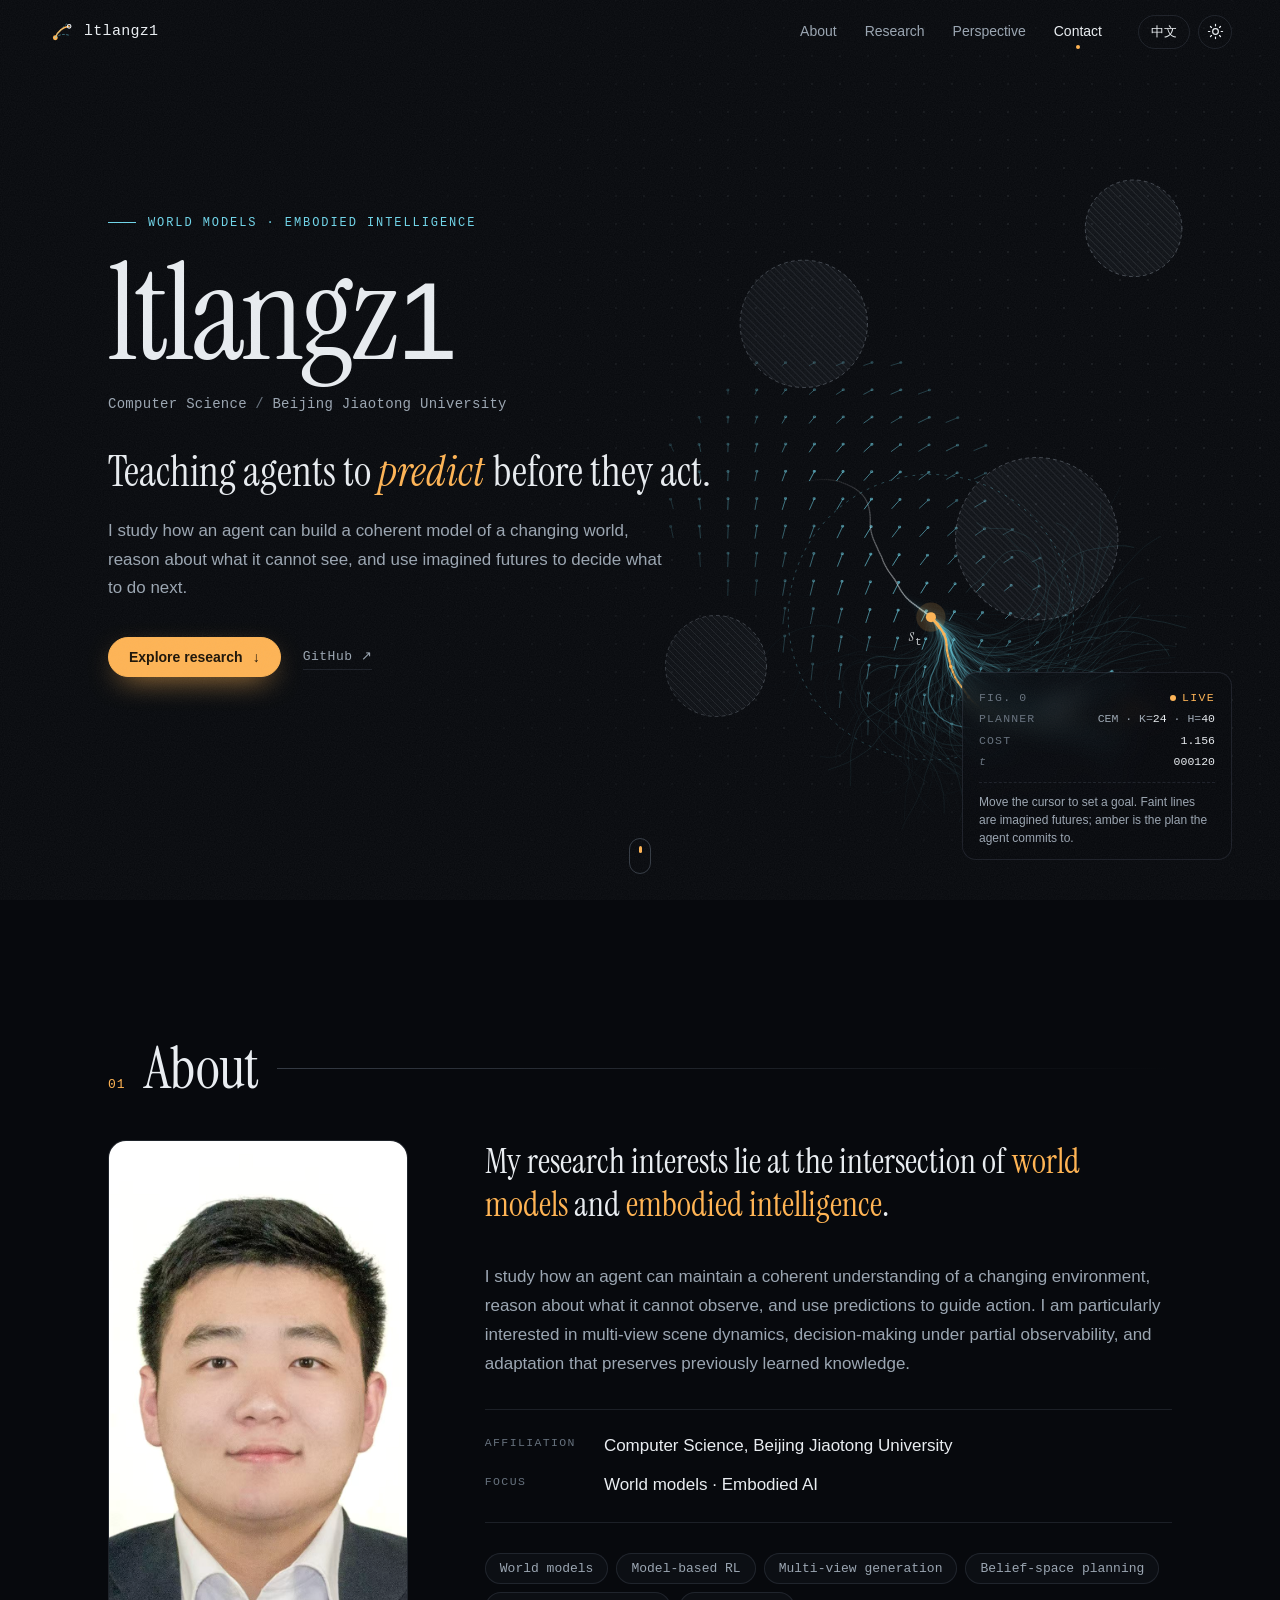
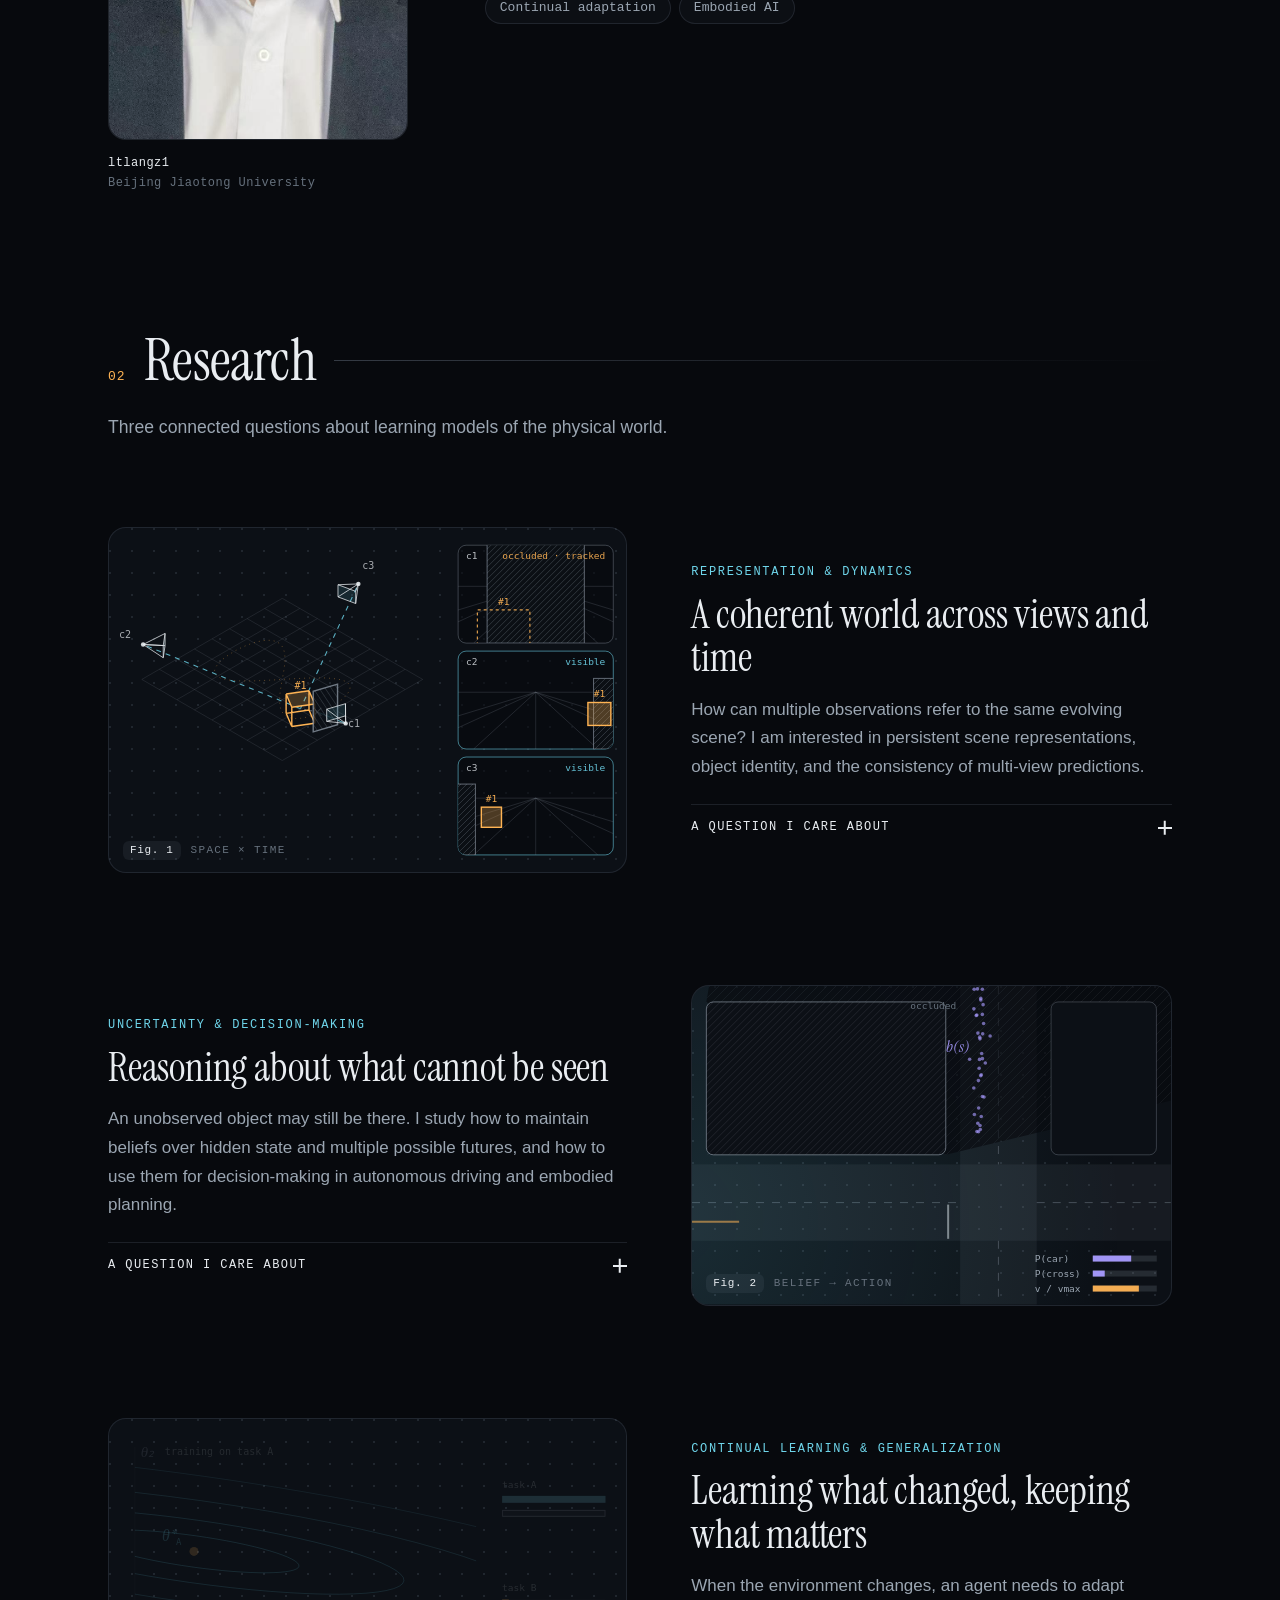
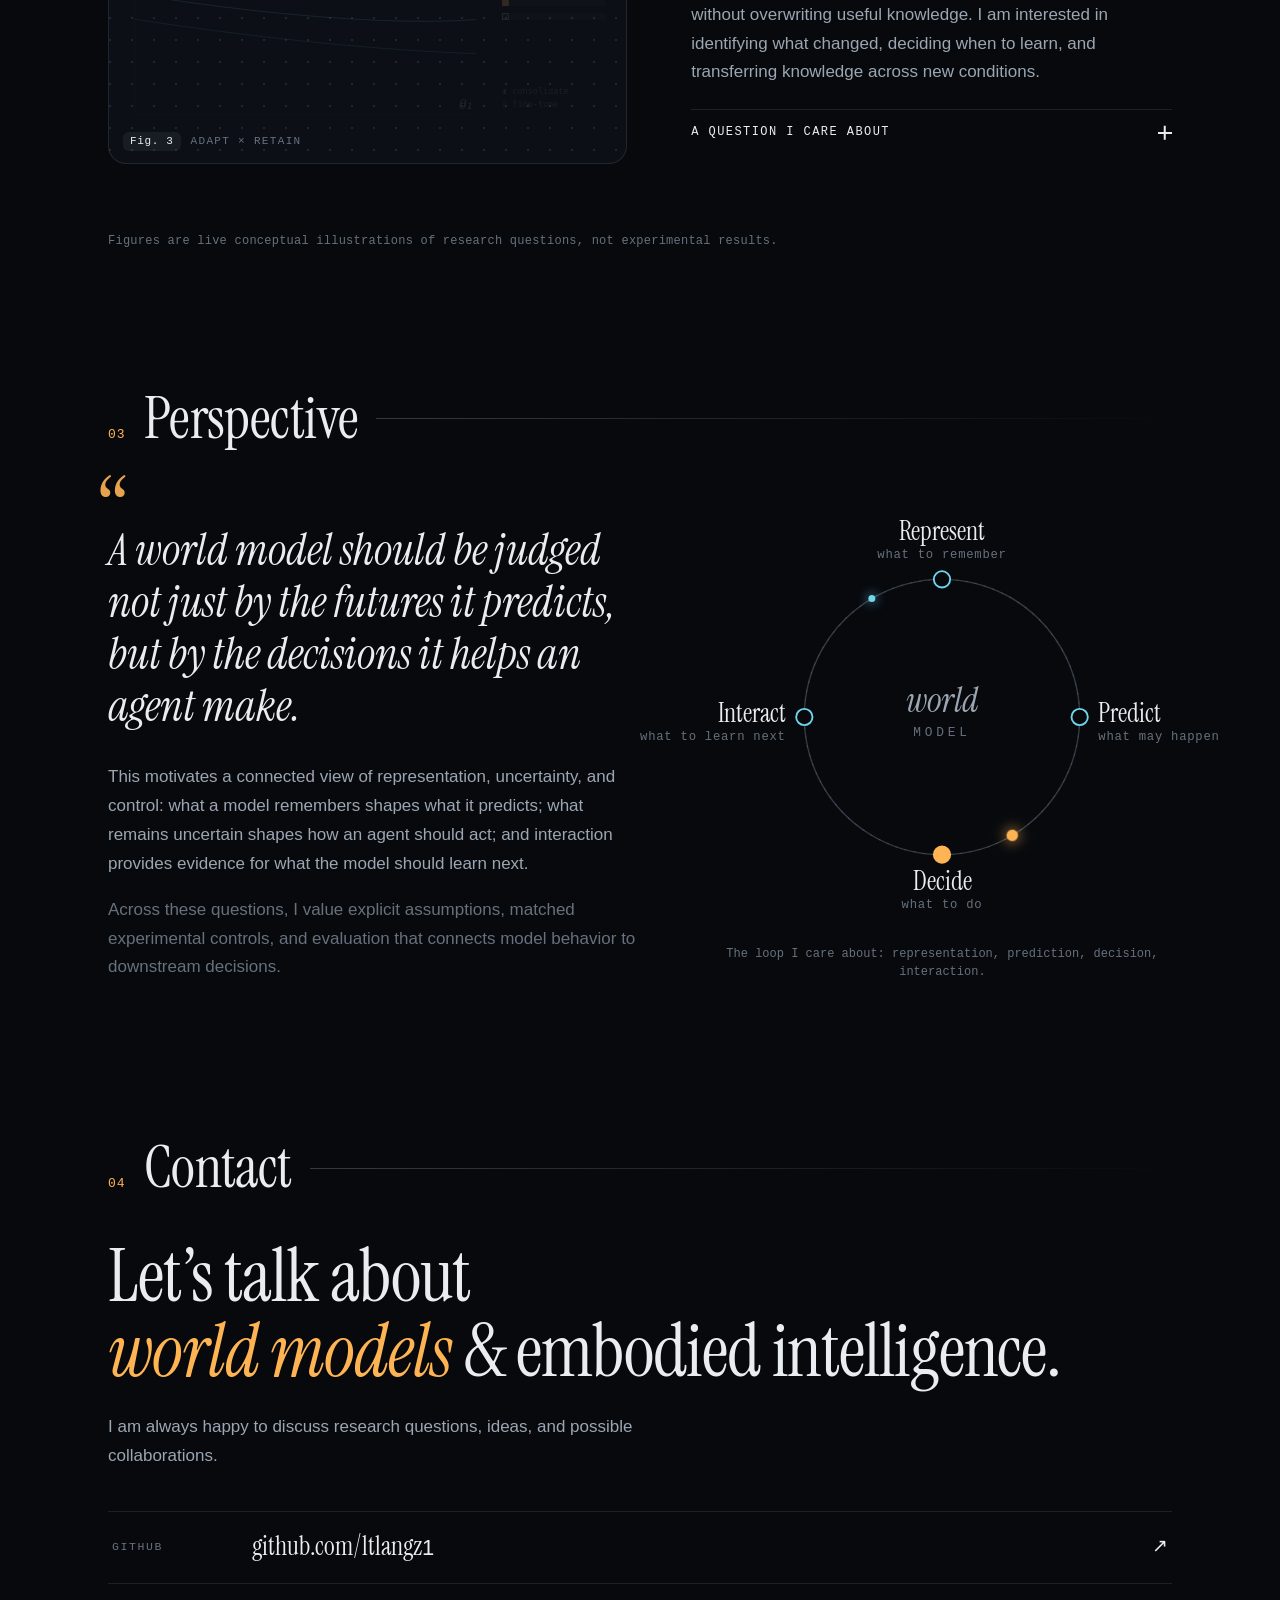
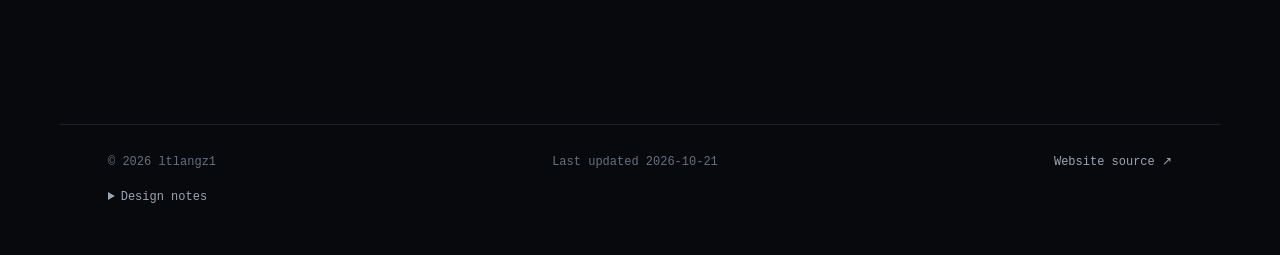
==== commit fb63c95b: "Update index.html" ====
--- a/index.html
+++ b/index.html
@@ -25,7 +25,7 @@
       if (t === "light" || t === "dark") document.documentElement.dataset.theme = t;
     } catch (_) {}
   </script>
-  <script src="./site-data.js" defer></script>
+  <script src="./site-data.js?v=20261117-portrait" defer></script>
   <script src="./app.js" defer></script>
   <script src="./hero.js" defer></script>
   <script src="./figures.js" defer></script>
